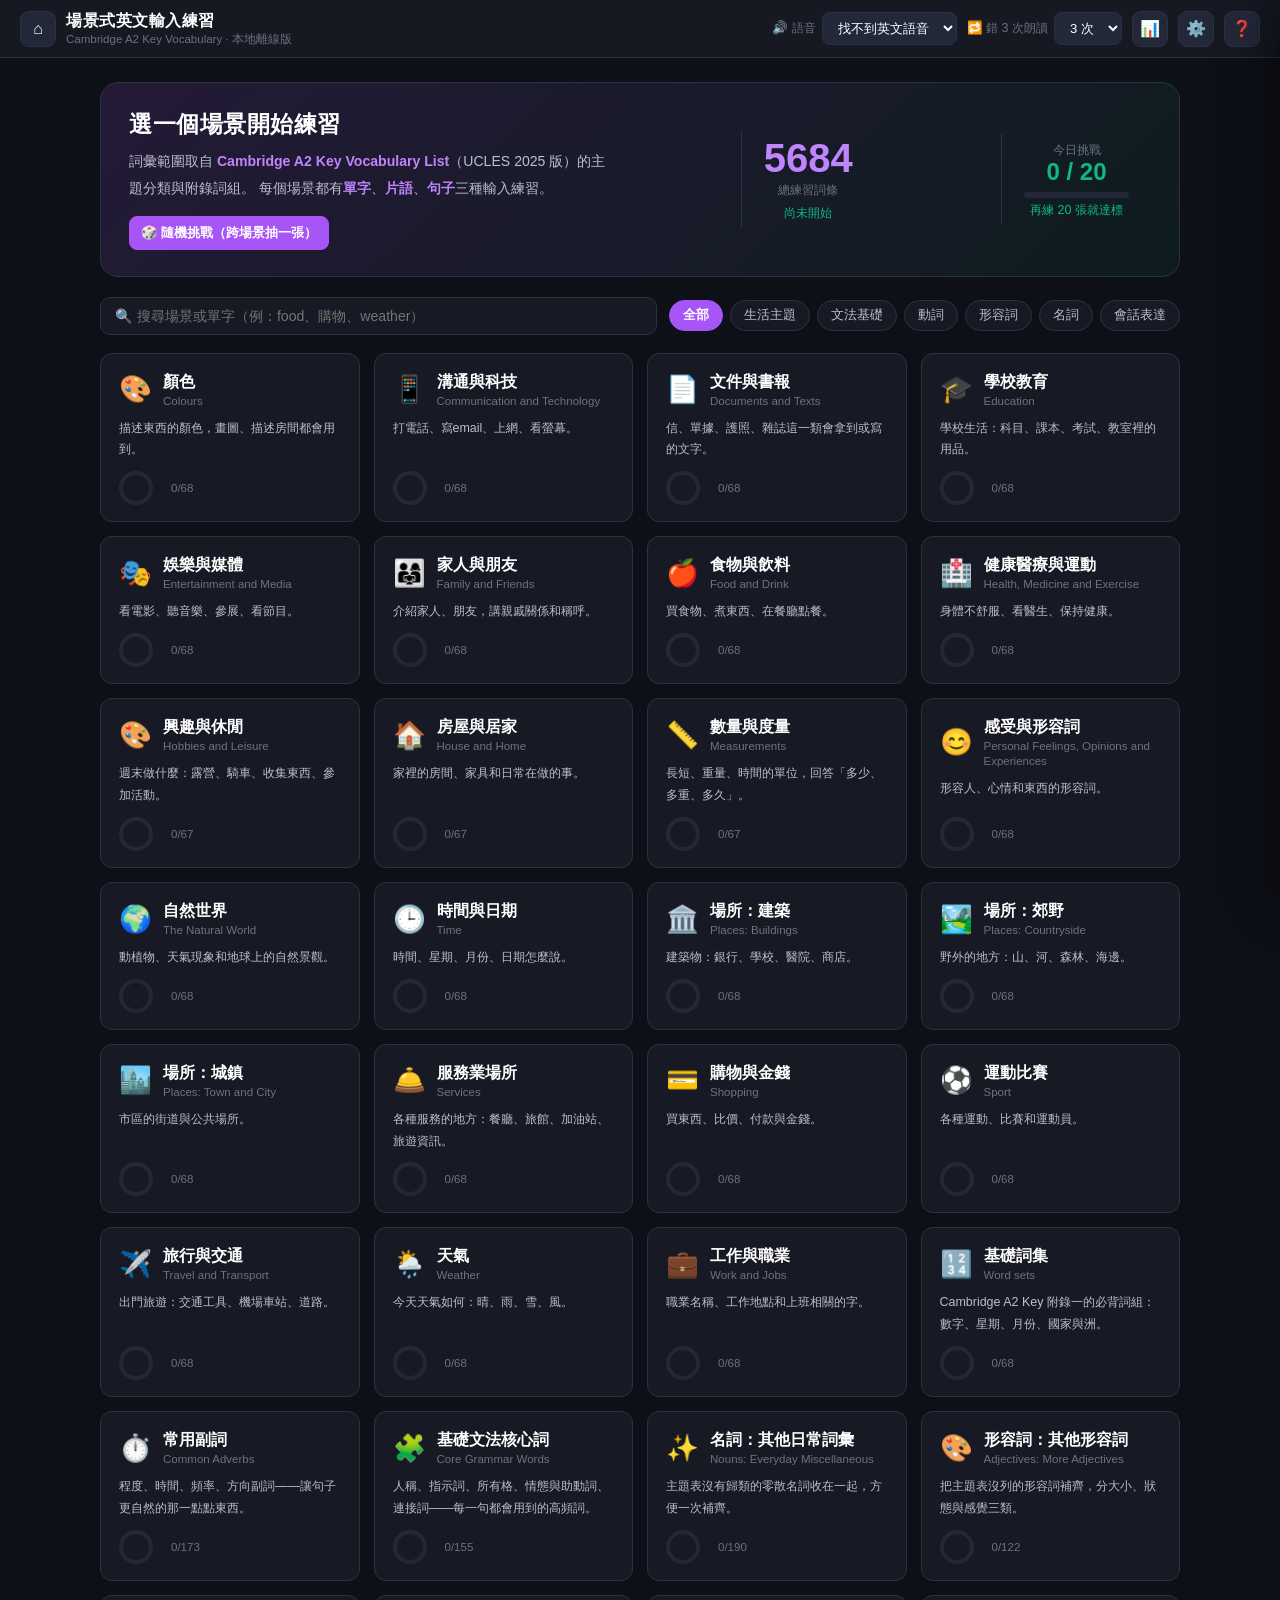
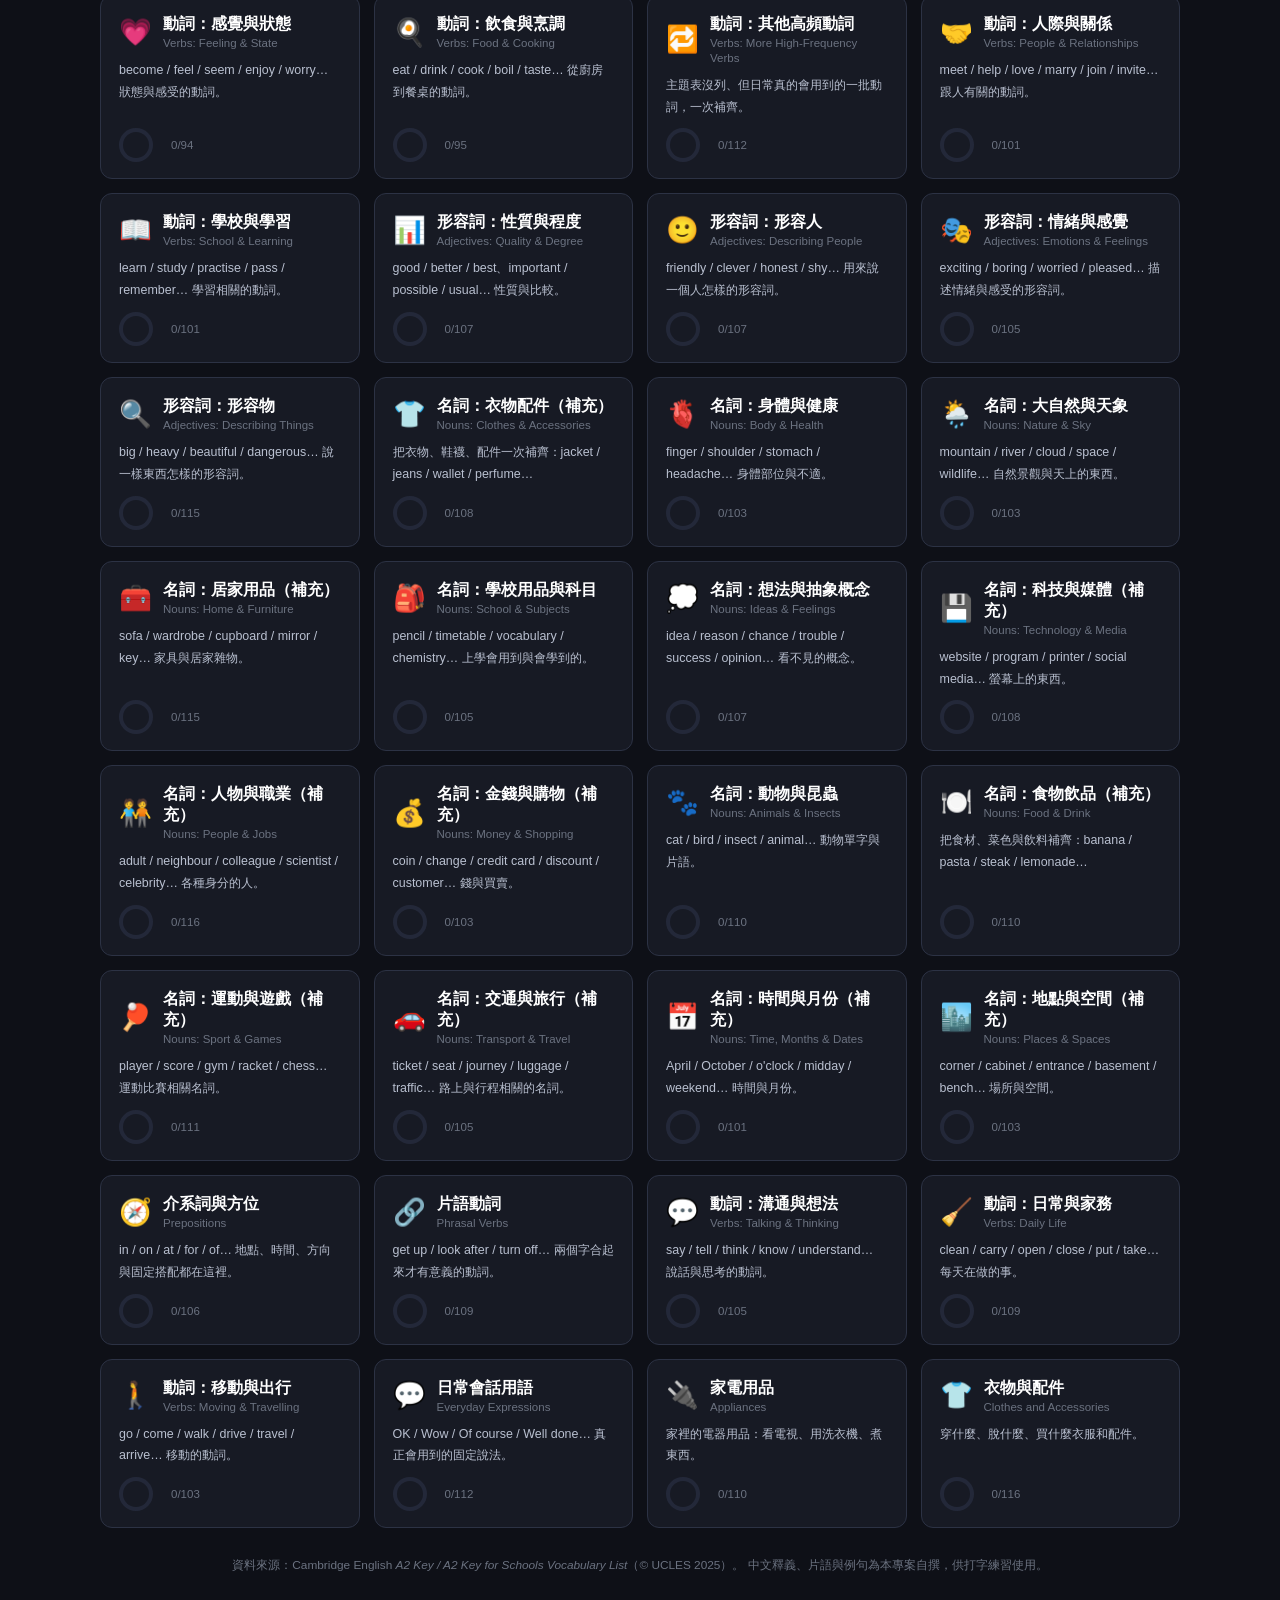
==== index.html @ d21f6bf7 "feat: 場景式英文輸入練習（Cambridge A2 Key 全詞表 100% 涵蓋） 依照生活場景分類練習單字 / 片語 / 句子的英文輸入，架構沿用 wordmomo 的 循序漸進拼寫練習。 " ====
﻿<!DOCTYPE html>
<html lang="zh-TW">
<head>
<meta charset="UTF-8">
<meta name="viewport" content="width=device-width, initial-scale=1.0">
<title>場景式英文輸入練習 · A2 Key</title>
<meta name="description" content "依照生活場景分類，練習輸入單字、片語與英文句子。詞彙範圍參考 Cambridge English A2 Key Vocabulary List。">
<link rel="stylesheet" href="css/app.css">
<link rel="icon" href="data:image/svg+xml,<svg xmlns='http://www.w3.org/2000/svg' viewBox='0 0 100 100'><text y='.9em' font-size='90'>⌨️</text></svg>">
</head>
<body>

<!-- ══════════════ 頂列 ══════════════ -->
<header class="topbar">
  <div class="topbar__left">
    <button class="icon-btn" id="homeBtn" title="回到場景總覽" aria-label="回到場景總覽">⌂</button>
    <div class="brand">
      <strong>場景式英文輸入練習</strong>
      <span class="brand__sub">Cambridge A2 Key Vocabulary · 本地離線版</span>
    </div>
  </div>
  <div class="topbar__right">
    <div class="control-item">
      <label for="voiceSelect">🔊 語音</label>
      <select id="voiceSelect"><option>載入中…</option></select>
    </div>
    <div class="control-item">
      <label for="repeatCountSelect">🔁 錯 3 次朗讀</label>
      <select id="repeatCountSelect">
        <option value="1">1 次</option>
        <option value="2">2 次</option>
        <option value="3" selected>3 次</option>
        <option value="4">4 次</option>
        <option value="5">5 次</option>
      </select>
    </div>
    <button class="icon-btn" id="statsBtn" title="學習統計" aria-label="學習統計">📊</button>
    <button class="icon-btn" id="settingsBtn" title="設定" aria-label="設定">⚙️</button>
    <button class="icon-btn" id="helpBtn" title="快捷鍵說明" aria-label="快捷鍵說明">❓</button>
  </div>
</header>

<main class="stage">

  <!-- ══════════════ 畫面 1：場景總覽 ══════════════ -->
  <section class="view view--active" id="viewHome">
    <div class="home-hero">
      <div>
        <h1>選一個場景開始練習</h1>
        <p>詞彙範圍取自 <b>Cambridge A2 Key Vocabulary List</b>（UCLES 2025 版）的主題分類與附錄詞組。
           每個場景都有<b>單字</b>、<b>片語</b>、<b>句子</b>三種輸入練習。</p>
        <button class="btn btn--primary hero-btn" id="randomBtn">🎲 隨機挑戰（跨場景抽一張）</button>
      </div>
      <div class="hero-stat">
        <div class="hero-stat__num" id="heroTotal">0</div>
        <div class="hero-stat__label">總練習詞條</div>
        <div class="hero-stat__sub" id="heroDone">尚未開始</div>
      </div>
      <div class="hero-stat hero-stat--daily" id="heroDaily">—</div>
    </div>

    <div class="filter-bar">
      <input type="search" id="sceneSearch" class="search" aria-label="搜尋場景或單字" placeholder="🔍 搜尋場景或單字（例：food、購物、weather）" autocomplete="off">
      <div class="chips" id="homeChips"></div>
    </div>

    <div class="scene-grid" id="sceneGrid"></div>

    <p class="home-foot">
      資料來源：Cambridge English <i>A2 Key / A2 Key for Schools Vocabulary List</i>（© UCLES 2025）。
      中文釋義、片語與例句為本專案自撰，供打字練習使用。
    </p>
  </section>

  <!-- ══════════════ 畫面 2：場景內單元清單 ══════════════ -->
  <section class="view" id="viewScene">
    <button class="back-link" id="sceneBack">← 回到場景總覽</button>
    <div class="scene-head">
      <div class="scene-head__icon" id="sceneIcon">🍎</div>
      <div class="scene-head__text">
        <h2 id="sceneName">—</h2>
        <p id="sceneSummary">—</p>
        <div class="progress-track"><div class="progress-fill" id="sceneProgressFill"></div></div>
        <div class="scene-head__meta" id="sceneMeta"></div>
      </div>
      <div class="scene-head__actions">
        <label class="toggle"><input type="checkbox" id="shuffleToggle"> 🔀 隨機</label>
        <button class="btn btn--ghost" id="sceneResetBtn">↺ 重設本場進度</button>
      </div>
    </div>

    <nav class="tabs" id="modeTabs">
      <button class="tab" data-mode="words"><span class="tab__ico">🔤</span>單字<span class="tab__n" data-n="words">0</span></button>
      <button class="tab" data-mode="phrases"><span class="tab__ico">🧩</span>片語<span class="tab__n" data-n="phrases">0</span></button>
      <button class="tab" data-mode="sentences"><span class="tab__ico">📝</span>句子<span class="tab__n" data-n="sentences">0</span></button>
      <button class="tab" data-mode="blind"><span class="tab__ico">🎯</span>盲打整句<span class="tab__n" data-n="blind">0</span></button>
    </nav>

    <div class="list-head">
      <span id="listCount">—</span>
      <div class="list-head__right">
        <label class="toggle"><input type="checkbox" id="mistakesOnly"> ⚠️ 只看錯題</label>
        <button class="btn btn--ghost btn--sm" id="listRestartBtn">↺ 從頭重練</button>
        <button class="btn btn--primary" id="listStartBtn">▶ 開始練習</button>
      </div>
    </div>

    <div class="unit-list" id="unitList"></div>
  </section>

  <!-- ══════════════ 畫面 3：輸入練習 ══════════════ -->
  <section class="view view--practice" id="viewPractice">
    <div class="practice-top">
      <button class="back-link" id="practiceBack">← 返回清單</button>
      <div class="chips-mini" id="practiceSceneTag"></div>
      <div class="practice-top__spacer"></div>
      <div class="live-stats" id="liveStats">
        <span title="本張卡片已花的時間">⏱ <b id="liveTime">0.0</b>s</span>
        <span title="本張卡片的錯誤次數">✗ <b id="liveErr">0</b></span>
        <span title="打字速度（每分鐘字元）">⌨ <b id="liveWpm">0</b></span>
      </div>
    </div>

    <div class="practice-bar">
      <div class="practice-bar__label" id="practicePos">—</div>
      <div class="practice-bar__track"><div class="practice-bar__fill" id="practiceFill"></div></div>
      <label class="toggle toggle--sm"><input type="checkbox" id="hintToggle" checked> 💡 提示</label>
      <label class="toggle toggle--sm"><input type="checkbox" id="autoNextToggle"> ⏭ 自動跳下一張</label>
    </div>

    <!-- 逐字輸入模式 -->
    <div class="prompt-container" id="promptContainer">
      <div class="prompt-tag" id="promptTag">—</div>
      <div class="prompt-zh" id="promptZh">—</div>
      <div class="prompt-ipa" id="promptIpa"></div>
      <div class="prompt-en" id="promptEn"></div>
    </div>

    <div class="interactive-area" id="interactiveArea">
      <div class="words-container" id="wordsContainer"></div>
      <div class="blind-wrap" id="blindWrap" hidden>
        <div class="blind-line" id="blindLine"></div>
        <textarea id="blindInput" class="blind-input" spellcheck="false" autocomplete="off" aria-label="整句輸入區，請把英文整句打在這裡"
                  autocapitalize="off" autocorrect="off"
                  placeholder="在這裡打出整句英文…（Enter 送出，Shift + Enter 換行）"></textarea>
        <div class="blind-diff" id="blindDiff"></div>
        <p class="blind-note">盲打只比對文字本身，標點不列入計分；多打的字會以黃色顯示。</p>
      </div>
    </div>

    <div class="ime-hint" id="imeHint" style="display:none" role="status" aria-live="polite">
      <span class="ime-hint__ico">⌨</span>
      <span>偵測到<b>中文輸入法</b>正在組字，請按 <kbd>Shift</kbd> 或 <kbd>Ctrl</kbd>+<kbd>Space</kbd> 切到<b>英文（半形）</b>模式。
        這一題的撇號必須打成直的一條 <code>'</code>（U+0027），全形的 <code>＇</code> 雖然看起來像，鍵盤上打不出來也會被判錯。</span>
      <button class="ime-hint__x" id="imeHintClose" aria-label="關閉提示">✕</button>
    </div>

    <div class="status-banner" id="statusBanner" role="status" aria-live="polite"></div>

    <div class="bottom-bar">
      <button class="action-btn action-btn--primary" id="explainBtn"><span class="kbd">Alt+Z</span> 📖 解析</button>
      <button class="action-btn" id="speakBtn"><span class="kbd">Alt+'</span> ▶ 朗讀</button>
      <button class="action-btn" id="wordSpeakBtn"><span class="kbd">Alt+W</span> 🔤 單字</button>
      <button class="action-btn" id="prevBtn"><span class="kbd">Alt+P</span> 上一張</button>
      <button class="action-btn" id="nextBtn"><span class="kbd">Alt+N</span> 下一張</button>
      <button class="action-btn action-btn--primary" id="restartBtn"><span class="kbd">Enter</span> 重練</button>
    </div>
  </section>
</main>

<!-- ══════════════ 解析面板 ══════════════ -->
<div class="scrim" id="explainScrim"></div>
<aside class="drawer" id="explainPanel" aria-label="解析">
  <header class="drawer__head">
    <div>
      <h2>📖 這一題的解析</h2>
      <p class="drawer__sub" id="explainSub"></p>
    </div>
    <button class="drawer__close" id="explainClose" aria-label="關閉">✕</button>
  </header>
  <div class="drawer__body" id="explainBody"></div>
</aside>

<!-- ══════════════ 統計彈窗 ══════════════ -->
<div class="modal" id="statsModal" hidden>
  <div class="modal__card modal__card--wide">
    <div class="modal__head"><h2>📊 學習統計</h2><button class="drawer__close" data-close="statsModal">✕</button></div>
    <div class="modal__body" id="statsBody"></div>
    <div class="modal__body" id="weakBody" hidden>
      <div class="modal__head-row">
        <h3 class="help-h" style="margin-top:0">⚠️ 錯題本</h3>
        <span class="pill" id="weakCount"></span>
      </div>
      <p class="export-note">按「累計錯誤次數」排序，跨全部場景。這個次數是累積的，
        所以就算後來練對了也不會消失——正是需要多複習幾次的地方。點一列就直接跳回去練。</p>
      <div class="unit-list" id="weakList" aria-label="錯題本清單"></div>
    </div>
  </div>
</div>

<!-- ══════════════ 設定彈窗 ══════════════ -->
<div class="modal" id="settingsModal" hidden>
  <div class="modal__card">
    <div class="modal__head"><h2>⚙️ 設定</h2><button class="drawer__close" data-close="settingsModal">✕</button></div>
    <div class="modal__body" id="settingsBody">
      <label class="switch"><input type="checkbox" id="setAutoSpeak"> <span>切換單元時自動朗讀</span></label>
      <label class="switch"><input type="checkbox" id="setSpeakPenalty"> <span>錯字時朗讀整個單元（不只該單字）</span></label>
      <label class="switch"><input type="checkbox" id="setSmartJump"> <span>完成後自動跳到第一個沒練過的單元</span></label>
      <label class="switch"><input type="checkbox" id="setStrictCase"> <span>大小寫也必須完全正確（預設關閉，只比對字母）</span></label>
      <div class="setting-row">
        <label for="setRate">朗讀速度 <b id="setRateVal">0.9</b></label>
        <input type="range" id="setRate" min="0.5" max="1.3" step="0.05" value="0.9">
      </div>
      <div class="setting-row">
        <label for="setFontSize">打字字級 <b id="setFontSizeVal">32</b>px</label>
        <input type="range" id="setFontSize" min="22" max="46" step="1" value="32">
      </div>
      <hr>
      <div class="export-box">
        <div class="export-head">
          <span>📤 資料備份與搬移</span>
          <span class="btn-row">
            <button class="btn btn--ghost btn--sm" id="exportDataBtn">匯出 scenes.js</button>
            <button class="btn btn--ghost btn--sm" id="exportProgressBtn">匯出進度</button>
            <button class="btn btn--ghost btn--sm" id="importProgressBtn">匯入進度</button>
            <button class="btn btn--danger btn--sm" id="clearProgressBtn">🗑 清除全部進度</button>
          </span>
        </div>
        <p class="export-note">
          場景內容存放在專案的 <code>data/scenes.js</code>，改完存檔、所有裝置就會共用同一份詞庫。<br>
          練習進度存在瀏覽器的 localStorage，可匯出成 JSON 檔換裝置使用。
        </p>
        <input type="file" id="importProgressFile" accept="application/json" hidden>
      </div>
    </div>
  </div>
</div>

<!-- ══════════════ 說明彈窗 ══════════════ -->
<div class="modal" id="helpModal" hidden>
  <div class="modal__card">
    <div class="modal__head"><h2>❓ 怎麼用這台練習機</h2><button class="drawer__close" data-close="helpModal">✕</button></div>
    <div class="modal__body" id="helpBody">
      <ol class="ex-list ex-list--num">
        <li><b>選場景</b>：首頁有 26 個生活場景，卡片上的圓環顯示該場景的完成度。</li>
        <li><b>選難度</b>：單字（逐字輸入）／片語（逐詞輸入）／句子（逐詞輸入）／盲打整句（整句一次打完）。</li>
        <li><b>照著打</b>：輸入框只接受「正確答案的前綴」，打錯會震動；同一個字錯 3 次會自動浮出提示並朗讀。</li>
        <li><b>不會就查</b>：隨時按 <span class="kbd">Alt+Z</span> 看解析，含詞性、易錯點與練習建議。</li>
        <li><b>進度會記住</b>：練到第幾個、哪些字已經打好，都存在這台裝置，下次開啟直接接續。</li>
      </ol>
      <h3 class="help-h">鍵盤快捷鍵</h3>
      <table class="ex-table">
        <thead><tr><th>按鍵</th><th>功能</th></tr></thead>
        <tbody>
          <tr><td><span class="kbd">Alt + Z</span></td><td>開啟／關閉解析面板</td></tr>
          <tr><td><span class="kbd">Alt + '</span></td><td>朗讀整個單元</td></tr>
          <tr><td><span class="kbd">Alt + W</span></td><td>只朗讀目前這個單字／片語</td></tr>
          <tr><td><span class="kbd">Alt + P</span> / <span class="kbd">Alt + N</span></td><td>上一張／下一張</td></tr>
          <tr><td><span class="kbd">Enter</span></td><td>重練這一張（盲打模式下則是送出）</td></tr>
          <tr><td><span class="kbd">Space</span></td><td>完成後進入下一張；未完成則朗讀目前單字</td></tr>
          <tr><td><span class="kbd">←</span> / <span class="kbd">→</span></td><td>上一張／下一張</td></tr>
          <tr><td><span class="kbd">Esc</span></td><td>關閉面板／彈窗</td></tr>
        </tbody>
      </table>
      <h3 class="help-h">三種輸入模式怎麼選</h3>
      <table class="ex-table">
        <thead><tr><th>模式</th><th>適合</th></tr></thead>
        <tbody>
          <tr><td><b>單字</b></td><td>先確認每個字的字母完全正確，特別是 -ed / -s / -le 這類變化</td></tr>
          <tr><td><b>片語</b></td><td>熟記固定搭配（<i>a piece of cake</i>、<i>at the weekend</i>）</td></tr>
          <tr><td><b>句子</b></td><td>逐詞輸入，強迫你注意大小寫、標點與單複數</td></tr>
          <tr><td><b>盲打整句</b></td><td>不看提示直接把整句打出來，最接近考試的輸入方式</td></tr>
        </tbody>
      </table>
    </div>
  </div>
</div>

<div class="toast" id="toast" role="status" aria-live="polite"></div>

<script src="data/scenes.js"></script>
<script src="js/store.js"></script>
<script src="js/ipa.js"></script>
<script src="js/speech.js"></script>
<script src="js/analysis.js"></script>
<script src="js/home.js"></script>
<script src="js/practice.js"></script>
<script src="js/ui.js"></script>
<script src="js/app.js"></script>
</body>
</html>
---- css/app.css ----
﻿/* ══════════════════════════════════════════════════════════════
   場景式英文輸入練習 · app.css
   設計沿用 wordmomo 的深色 + 紫色主調，並擴充場景瀏覽與統計。
   ══════════════════════════════════════════════════════════════ */

:root {
  --bg-main: #0e1017;
  --bg-card: #171a24;
  --bg-card-2: #1d2130;
  --bg-input: #232839;
  --accent: #a855f7;
  --accent-hover: #9333ea;
  --accent-soft: #c084fc;
  --green: #10b981;
  --red: #ef4444;
  --amber: #f59e0b;
  --text: #ffffff;
  --text-dim: #b9c0d0;
  --text-muted: #6b7280;
  --border: #2c3244;
  --radius: 12px;
  --shadow: 0 10px 30px rgba(0, 0, 0, .45);
}

/* ══════════════════════════════════════════════════════════════
   打字字型
   為什麼不用 Consolas：Consolas 把半形撇號 ' (U+0027) 畫成彎的、像逗號，
   學生看到會以為答案是 ’ 而打錯。Courier New 的 ' 是一條直的豎線，
   才是真正的「打字機單引號」外觀。Consolas 留作後援。
   ══════════════════════════════════════════════════════════════ */
:root {
  --font-type: 'Courier New', Courier, Consolas, 'DejaVu Sans Mono', monospace;
}

* { box-sizing: border-box; margin: 0; padding: 0; }

/* 帶 class 的元素會蓋掉瀏覽器預設的 [hidden]，這裡補回來 */
[hidden] { display: none !important; }

html { -webkit-text-size-adjust: 100%; }

body {
  background: var(--bg-main);
  color: var(--text);
  min-height: 100vh;
  display: flex;
  flex-direction: column;
  font-family: -apple-system, BlinkMacSystemFont, "Segoe UI", "Microsoft JhengHei",
               "PingFang TC", Roboto, Helvetica, Arial, sans-serif;
  overflow-x: hidden;
}

button, input, select, textarea { font-family: inherit; }
button { cursor: pointer; border: none; background: none; color: inherit; }

/* ─────────────── 頂列 ─────────────── */
.topbar {
  position: sticky; top: 0; z-index: 60;
  width: 100%;
  display: flex; align-items: center; justify-content: space-between;
  gap: 16px; flex-wrap: wrap;
  padding: 10px 20px;
  background: rgba(23, 26, 36, .92);
  backdrop-filter: blur(10px);
  border-bottom: 1px solid var(--border);
}

.topbar__left, .topbar__right { display: flex; align-items: center; gap: 10px; flex-wrap: wrap; }

.brand { display: flex; flex-direction: column; line-height: 1.35; }
.brand strong { font-size: 1rem; letter-spacing: .5px; }
.brand__sub { font-size: .72rem; color: var(--text-muted); }

.icon-btn {
  width: 36px; height: 36px; border-radius: 9px;
  background: var(--bg-input); border: 1px solid var(--border);
  font-size: 1rem; display: grid; place-items: center;
  transition: .18s;
}
.icon-btn:hover { border-color: var(--accent); background: var(--bg-card-2); }

.control-item { display: flex; align-items: center; gap: 6px; font-size: .78rem; color: var(--text-muted); }

select, .btn {
  background: var(--bg-input); color: var(--text);
  border: 1px solid var(--border); border-radius: 8px;
  padding: 7px 11px; font-size: .82rem; transition: .18s;
}
select { max-width: 190px; }
select:focus, .btn:focus-visible { outline: 2px solid var(--accent); outline-offset: 1px; }
select:hover, .btn:hover { border-color: var(--accent); }

.btn--primary { background: var(--accent); border-color: var(--accent); color: #fff; font-weight: 600; }
.btn--primary:hover { background: var(--accent-hover); border-color: var(--accent-hover); }
.btn--ghost { background: transparent; }
.btn--danger { background: transparent; border-color: rgba(239, 68, 68, .5); color: #fca5a5; }
.btn--danger:hover { border-color: var(--red); background: rgba(239, 68, 68, .1); }
.btn--sm { padding: 5px 9px; font-size: .76rem; }

/* ─────────────── 舞台與切換 ─────────────── */
.stage { flex: 1; width: 100%; display: flex; flex-direction: column; }

.view { display: none; width: 100%; max-width: 1120px; margin: 0 auto; padding: 24px 20px 40px; }
.view--active { display: block; }
.view--practice { display: none; flex-direction: column; }
.view--practice.view--active { display: flex; }

.back-link {
  color: var(--text-muted); font-size: .82rem; padding: 4px 0; margin-bottom: 12px;
  transition: .18s;
}
.back-link:hover { color: var(--accent-soft); }

/* ─────────────── 首頁 ─────────────── */
.home-hero {
  display: flex; align-items: center; justify-content: space-between; gap: 28px; flex-wrap: wrap;
  background: linear-gradient(135deg, rgba(168, 85, 247, .14), rgba(16, 185, 129, .07));
  border: 1px solid var(--border); border-radius: 18px; padding: 26px 28px; margin-bottom: 20px;
}
.home-hero h1 { font-size: 1.45rem; margin-bottom: 8px; letter-spacing: .5px; }
.home-hero p { color: var(--text-dim); font-size: .88rem; line-height: 1.9; max-width: 62ch; }
.home-hero p b { color: var(--accent-soft); font-weight: 600; }

.hero-stat { text-align: center; padding: 6px 22px; border-left: 1px solid var(--border); }
.hero-stat__num { font-size: 2.5rem; font-weight: 800; color: var(--accent-soft); line-height: 1.1; }
.hero-stat__label { font-size: .78rem; color: var(--text-muted); margin-top: 2px; }
.hero-stat__sub { font-size: .78rem; color: var(--green); margin-top: 6px; }
.hero-stat--daily { border-left: 1px solid var(--border); min-width: 150px; }
.hero-btn { margin-top: 14px; }

.filter-bar { display: flex; align-items: center; gap: 12px; flex-wrap: wrap; margin-bottom: 18px; }
.search {
  flex: 1; min-width: 240px;
  background: var(--bg-card); color: var(--text);
  border: 1px solid var(--border); border-radius: 10px;
  padding: 10px 14px; font-size: .88rem;
}
.search:focus { outline: none; border-color: var(--accent); }

.chips { display: flex; gap: 7px; flex-wrap: wrap; }
.chip {
  background: var(--bg-card); border: 1px solid var(--border); color: var(--text-dim);
  border-radius: 20px; padding: 6px 13px; font-size: .8rem; transition: .18s;
}
.chip:hover { border-color: var(--accent); color: var(--text); }
.chip--on { background: var(--accent); border-color: var(--accent); color: #fff; font-weight: 600; }

.chips-mini { display: flex; gap: 7px; flex-wrap: wrap; align-items: center; }
.chips-mini .chip { padding: 4px 11px; font-size: .76rem; }

.scene-grid {
  display: grid; gap: 14px;
  grid-template-columns: repeat(auto-fill, minmax(238px, 1fr));
}

.scene-card {
  position: relative; overflow: hidden;
  background: var(--bg-card); border: 1px solid var(--border); border-radius: var(--radius);
  padding: 18px 18px 16px; text-align: left; width: 100%;
  transition: transform .18s, border-color .18s, box-shadow .18s;
  display: flex; flex-direction: column; gap: 10px;
}
.scene-card:hover { transform: translateY(-3px); border-color: var(--accent); box-shadow: var(--shadow); }
.scene-card__top { display: flex; align-items: center; gap: 11px; }
.scene-card__ico { font-size: 1.65rem; line-height: 1; }
.scene-card__name { font-size: 1rem; font-weight: 700; }
.scene-card__en { font-size: .72rem; color: var(--text-muted); }
.scene-card__sum { font-size: .78rem; color: var(--text-dim); line-height: 1.75; flex: 1; }
.scene-card__foot { display: flex; align-items: center; gap: 9px; font-size: .72rem; color: var(--text-muted); }

.ring { --p: 0; width: 34px; height: 34px; border-radius: 50%; flex: none; position: relative;
  background: conic-gradient(var(--accent) calc(var(--p) * 1%), var(--bg-input) 0);
  display: grid; place-items: center; }
.ring::after { content: ''; position: absolute; inset: 4px; border-radius: 50%; background: var(--bg-card); }
.ring__txt { position: relative; font-size: .58rem; font-weight: 700; color: var(--text-dim); }

.bar { flex: 1; height: 6px; background: var(--bg-input); border-radius: 3px; overflow: hidden; }
.bar > i { display: block; height: 100%; background: linear-gradient(90deg, var(--accent), var(--green)); border-radius: 3px; transition: width .3s; }

.home-foot { margin-top: 26px; font-size: .74rem; color: var(--text-muted); line-height: 1.9; text-align: center; }
.empty-hint { grid-column: 1 / -1; text-align: center; color: var(--text-muted); padding: 40px 0; font-size: .9rem; }

/* ─────────────── 場景頁 ─────────────── */
.scene-head {
  display: flex; gap: 18px; align-items: flex-start; flex-wrap: wrap;
  background: var(--bg-card); border: 1px solid var(--border); border-radius: var(--radius);
  padding: 20px 22px; margin-bottom: 16px;
}
.scene-head__icon { font-size: 2.6rem; line-height: 1; }
.scene-head__text { flex: 1; min-width: 220px; }
.scene-head h2 { font-size: 1.3rem; margin-bottom: 6px; }
.scene-head p { color: var(--text-dim); font-size: .85rem; line-height: 1.8; margin-bottom: 12px; }
.scene-head__meta { font-size: .76rem; color: var(--text-muted); margin-top: 8px; }
.scene-head__actions { display: flex; gap: 10px; align-items: center; flex-wrap: wrap; }

.progress-track { height: 8px; background: var(--bg-input); border-radius: 4px; overflow: hidden; }
.progress-fill { height: 100%; width: 0; background: linear-gradient(90deg, var(--accent), var(--green)); transition: width .35s; }

.toggle { display: inline-flex; align-items: center; gap: 6px; font-size: .8rem; color: var(--text-dim); cursor: pointer; user-select: none; }
.toggle input { accent-color: var(--accent); width: 15px; height: 15px; cursor: pointer; }
.toggle--sm { font-size: .76rem; }

.tabs { display: flex; gap: 8px; margin-bottom: 14px; flex-wrap: wrap; }
.tab {
  background: var(--bg-card); border: 1px solid var(--border); color: var(--text-dim);
  border-radius: 10px; padding: 10px 16px; font-size: .88rem; font-weight: 600;
  display: inline-flex; align-items: center; gap: 8px; transition: .18s;
}
.tab:hover { border-color: var(--accent); color: var(--text); }
.tab--on { background: var(--accent); border-color: var(--accent); color: #fff; }
.tab__ico { font-size: 1rem; }
.tab__n { font-size: .7rem; background: rgba(0, 0, 0, .25); border-radius: 20px; padding: 1px 7px; color: inherit; opacity: .85; }

.list-head { display: flex; align-items: center; justify-content: space-between; gap: 12px; flex-wrap: wrap; margin-bottom: 10px; font-size: .82rem; color: var(--text-muted); }
.list-head__right { display: flex; align-items: center; gap: 10px; flex-wrap: wrap; }

.unit-list { display: flex; flex-direction: column; gap: 7px; }
.unit-row {
  display: flex; align-items: center; gap: 14px;
  background: var(--bg-card); border: 1px solid var(--border); border-radius: 10px;
  padding: 11px 15px; text-align: left; width: 100%; transition: .16s;
}
.unit-row:hover { border-color: var(--accent); transform: translateX(3px); }
.unit-row__n { width: 34px; flex: none; font-size: .74rem; color: var(--text-muted); font-variant-numeric: tabular-nums; }
.unit-row__main { flex: 1; min-width: 0; }
.unit-row__en { font-family: var(--font-type); font-size: .95rem; font-weight: 600; word-break: break-word; }
.unit-row__en--hidden { color: var(--text-muted); font-family: inherit; font-weight: 500; letter-spacing: 1px; }
.unit-row__zh { font-size: .8rem; color: var(--text-muted); margin-top: 3px; }
.unit-row__ipa { font-family: Consolas, 'Courier New', monospace; font-size: .76rem; color: var(--accent-soft); margin-top: 3px; }
.unit-row__stats { display: flex; gap: 6px; flex: none; }
.pill { font-size: .68rem; padding: 2px 8px; border-radius: 20px; border: 1px solid var(--border); color: var(--text-muted); white-space: nowrap; }
.pill--ok { color: var(--green); border-color: rgba(16, 185, 129, .45); background: rgba(16, 185, 129, .1); }
.pill--bad { color: #fca5a5; border-color: rgba(239, 68, 68, .45); background: rgba(239, 68, 68, .1); }
.pill--new { color: var(--accent-soft); border-color: rgba(168, 85, 247, .45); }

/* ─────────────── 練習頁 ─────────────── */
.practice-top { display: flex; align-items: center; gap: 12px; flex-wrap: wrap; margin-bottom: 12px; }
.practice-top__spacer { flex: 1; }
.live-stats { display: flex; gap: 14px; font-size: .78rem; color: var(--text-muted); }
.live-stats b { color: var(--text-dim); font-variant-numeric: tabular-nums; }

.practice-bar { display: flex; align-items: center; gap: 14px; margin-bottom: 22px; flex-wrap: wrap; }
.practice-bar__label { font-size: .8rem; color: var(--text-muted); white-space: nowrap; }
.practice-bar__track { flex: 1; min-width: 120px; height: 7px; background: var(--bg-input); border-radius: 4px; overflow: hidden; }
.practice-bar__fill { height: 100%; width: 0; background: linear-gradient(90deg, var(--accent), var(--green)); transition: width .25s; }

.prompt-container { text-align: center; margin-bottom: 34px; }
.prompt-tag {
  display: inline-block; background: rgba(168, 85, 247, .12); color: var(--accent-soft);
  border: 1px solid rgba(168, 85, 247, .3); border-radius: 20px;
  padding: 3px 14px; font-size: .74rem; margin-bottom: 14px;
}
.prompt-zh { font-size: 1.9rem; font-weight: 700; letter-spacing: 1px; margin-bottom: 10px; line-height: 1.4; }
.prompt-ipa {
  font-family: Consolas, 'Courier New', monospace; font-size: 1rem; color: var(--accent-soft);
  background: rgba(168, 85, 247, .1); padding: 4px 16px; border-radius: 20px; display: inline-block;
}
.prompt-en { font-family: var(--font-type); font-size: 1.15rem; color: var(--text-dim); margin-top: 12px; }

.interactive-area { display: flex; flex-direction: column; align-items: center; justify-content: center; min-height: 120px; margin-bottom: 26px; }

.words-container { display: flex; flex-wrap: wrap; justify-content: center; align-items: flex-end; gap: 26px 12px; max-width: 980px; }

.word-box { display: flex; align-items: flex-end; position: relative; }

.input-wrapper {
  position: relative; display: inline-block; height: 46px;
  border-bottom: 2px solid var(--text-muted);
  transition: border-color .2s, box-shadow .2s;
  font-family: var(--font-type) !important;
}
.input-wrapper.focus { border-bottom-color: var(--accent-soft); box-shadow: 0 4px 12px rgba(168, 85, 247, .35); }
.input-wrapper.error { border-bottom-color: var(--red); animation: shake .3s ease-in-out; }
.input-wrapper.correct { border-bottom-color: var(--accent-soft); }

.word-input {
  position: absolute; inset: 0; width: 100%; height: 100%;
  font-family: inherit !important; font-size: inherit !important; font-weight: inherit !important;
  line-height: 44px !important; text-align: center !important; letter-spacing: 1px !important;
  padding: 0 4px !important; margin: 0 !important; border: none !important;
  background: transparent !important; color: #fff; outline: none !important;
  caret-color: var(--accent-soft); -webkit-appearance: none; appearance: none;
}
.word-input.correct { color: var(--accent-soft); }
.word-input.error { color: var(--red); }

.watermark-layer {
  position: absolute; top: -25px; left: 50%; transform: translateX(-50%);
  width: 100%; text-align: center;
  font-family: var(--font-type); font-size: 14px; font-weight: 600;
  white-space: nowrap; pointer-events: none; z-index: 3; letter-spacing: 1px; opacity: .9;
}
.wm-typed { color: rgba(255, 255, 255, .3); }
.wm-untyped { color: var(--accent-soft); text-decoration: underline; text-underline-offset: 3px; }

.punctuation { font-size: 30px; font-weight: 500; color: var(--text); margin: 0 4px 0 -4px; padding-bottom: 2px; }

@keyframes shake {
  0%, 100% { transform: translateX(0); }
  20%, 60% { transform: translateX(-4px); }
  40%, 80% { transform: translateX(4px); }
}

.ime-hint {
  width: 100%; max-width: 820px; margin: 0 auto 16px;
  display: flex; align-items: flex-start; gap: 10px;
  background: rgba(250, 204, 21, .1); border: 1px solid rgba(250, 204, 21, .45);
  color: #fde68a; border-radius: 10px; padding: 12px 16px;
  font-size: .85rem; line-height: 1.9;
}
.ime-hint__ico { font-size: 1.1rem; line-height: 1.4; }
.ime-hint b { color: #fff; }
.ime-hint code { background: rgba(0, 0, 0, .35); padding: 1px 6px; border-radius: 4px; font-family: var(--font-type); }
.ime-hint kbd {
  font-family: Consolas, 'Courier New', monospace; font-size: .72rem;
  background: rgba(0, 0, 0, .35); border: 1px solid rgba(255, 255, 255, .2);
  border-radius: 4px; padding: 1px 6px;
}
.ime-hint__x { background: none; color: var(--text-muted); font-size: 1rem; padding: 0 2px; flex: none; }
.ime-hint__x:hover { color: #fff; }
.status-banner {
  width: 100%; max-width: 760px; margin: 0 auto 18px;
  background: rgba(16, 185, 129, .1); border: 1px solid var(--green); color: var(--green);
  padding: 12px 20px; border-radius: 10px; text-align: center; font-size: .92rem;
  display: none; align-items: center; justify-content: center; gap: 10px; flex-wrap: wrap;
}
.status-banner.show { display: flex; }
.status-banner.is-error { background: rgba(239, 68, 68, .1); border-color: var(--red); color: #fca5a5; }
.status-banner strong { color: #fff; }

.bottom-bar { display: flex; justify-content: center; gap: 10px; flex-wrap: wrap; }
.action-btn {
  display: inline-flex; align-items: center; gap: 8px;
  background: var(--bg-card); border: 1px solid var(--border); color: var(--text);
  padding: 10px 16px; border-radius: 9px; font-size: .85rem; transition: .18s;
}
.action-btn:hover { background: var(--bg-input); border-color: var(--accent); }
.action-btn--primary { background: var(--accent); border-color: var(--accent); }
.action-btn--primary:hover { background: var(--accent-hover); border-color: var(--accent-hover); }
.action-btn:disabled { opacity: .4; cursor: not-allowed; }
.kbd {
  font-family: Consolas, 'Courier New', monospace; font-size: .7rem;
  background: rgba(0, 0, 0, .3); border: 1px solid rgba(255, 255, 255, .16);
  border-radius: 4px; padding: 1px 6px; opacity: .9;
}

/* ─────────────── 盲打整句 ─────────────── */
.blind-wrap { width: 100%; max-width: 780px; display: flex; flex-direction: column; gap: 14px; }
.blind-line {
  font-family: var(--font-type); font-size: 1.15rem; line-height: 2;
  color: var(--text-dim); background: var(--bg-card); border: 1px solid var(--border);
  border-radius: 10px; padding: 14px 18px; text-align: center; word-break: break-word; letter-spacing: .5px;
}
.blind-line span { padding: 1px 3px; border-radius: 4px; }
.blind-line .tok-good { color: var(--green); background: rgba(16, 185, 129, .14); }
.blind-line .tok-bad { color: #fca5a5; background: rgba(239, 68, 68, .16); text-decoration: underline wavy var(--red); text-underline-offset: 4px; }
.blind-line .tok-extra { color: var(--amber); background: rgba(245, 158, 11, .14); text-decoration: line-through; }
.blind-line .tok-cur { border-left: 2px solid var(--accent-soft); }
.blind-note { font-size: .74rem; color: var(--text-muted); text-align: center; margin-top: 2px; }

.blind-input {
  width: 100%; min-height: 92px; resize: vertical;
  background: var(--bg-input); border: 1px solid var(--border); color: var(--text);
  border-radius: 10px; padding: 14px 16px;
  font-family: var(--font-type); font-size: 1.05rem; line-height: 1.9;
  outline: none;
}
.blind-input:focus { border-color: var(--accent); box-shadow: 0 0 0 3px rgba(168, 85, 247, .16); }

.blind-diff { font-size: .84rem; color: var(--text-dim); line-height: 1.9; min-height: 24px; }
.blind-diff b { color: var(--accent-soft); }

/* ─────────────── 抽屜（解析） ─────────────── */
.scrim {
  position: fixed; inset: 0; background: rgba(0, 0, 0, .6); backdrop-filter: blur(3px);
  opacity: 0; visibility: hidden; transition: .28s; z-index: 900;
}
.scrim.open { opacity: 1; visibility: visible; }

.drawer {
  position: fixed; top: 0; right: 0; width: min(720px, 100vw); height: 100vh;
  background: var(--bg-card); border-left: 1px solid var(--border);
  box-shadow: -12px 0 44px rgba(0, 0, 0, .55);
  transform: translateX(101%); transition: transform .3s cubic-bezier(.4, 0, .2, 1);
  z-index: 950; display: flex; flex-direction: column;
}
.drawer.open { transform: translateX(0); }

.drawer__head {
  display: flex; justify-content: space-between; align-items: flex-start; gap: 12px;
  padding: 20px 24px; border-bottom: 1px solid var(--border); flex: none;
}
.drawer__head h2 { font-size: 1.08rem; }
.drawer__sub { font-size: .76rem; color: var(--text-muted); margin-top: 5px; font-family: Consolas, 'Courier New', monospace; }
.drawer__close { background: none; color: var(--text-muted); font-size: 1.1rem; padding: 4px 8px; flex: none; }
.drawer__close:hover { color: var(--text); }
.drawer__body { flex: 1; overflow-y: auto; padding: 20px 24px 60px; }

/* ─────────────── 彈窗 ─────────────── */
.modal { position: fixed; inset: 0; background: rgba(0, 0, 0, .68); backdrop-filter: blur(4px);
  display: grid; place-items: center; z-index: 980; padding: 20px; }
.modal[hidden] { display: none; }
.modal__card {
  background: var(--bg-card); border: 1px solid var(--border); border-radius: 14px;
  width: 100%; max-width: 560px; max-height: 86vh; display: flex; flex-direction: column;
  box-shadow: var(--shadow);
}
.modal__card--wide { max-width: 820px; }
.modal__head { display: flex; justify-content: space-between; align-items: center; padding: 18px 22px; border-bottom: 1px solid var(--border); }
.modal__head h2 { font-size: 1.05rem; }
.modal__body { padding: 20px 22px 26px; overflow-y: auto; }

.switch { display: flex; align-items: center; gap: 10px; padding: 9px 0; font-size: .87rem; color: var(--text-dim); cursor: pointer; }
.switch input { accent-color: var(--accent); width: 16px; height: 16px; cursor: pointer; }
.setting-row { margin: 16px 0; }
.setting-row label { display: flex; justify-content: space-between; font-size: .84rem; color: var(--text-dim); margin-bottom: 8px; }
.setting-row input[type=range] { width: 100%; accent-color: var(--accent); }
hr { border: none; border-top: 1px solid var(--border); margin: 20px 0; }

.export-box { margin-top: 6px; }
.export-head { display: flex; justify-content: space-between; gap: 10px; flex-wrap: wrap; font-size: .87rem; font-weight: 600; margin-bottom: 10px; }
.btn-row { display: flex; gap: 7px; flex-wrap: wrap; }
.export-note { font-size: .78rem; color: var(--text-muted); line-height: 1.9; }
.export-note code { background: var(--bg-input); padding: 1px 5px; border-radius: 4px; font-size: .75rem; }

.help-h { font-size: .92rem; margin: 22px 0 10px; padding-bottom: 7px; border-bottom: 1px solid var(--border); }

/* ─────────────── 解析內容樣式 ─────────────── */
.ex-sentence { background: var(--bg-input); border: 1px solid var(--border); border-radius: 12px; padding: 16px 18px; margin-bottom: 16px; }
.ex-sentence__en { font-family: var(--font-type); font-size: 1.08rem; font-weight: 600; line-height: 1.8; word-break: break-word; }
.ex-sentence__meta { font-size: .85rem; color: var(--text-muted); margin-top: 9px; line-height: 1.85; }
.ex-sentence__ipa { font-family: Consolas, 'Courier New', monospace; color: var(--accent-soft); }

.ex-headline {
  font-size: .87rem; color: #d8b4fe; background: rgba(168, 85, 247, .12);
  border-left: 3px solid var(--accent); padding: 10px 14px; border-radius: 0 8px 8px 0;
  margin-bottom: 20px; line-height: 1.85;
}
.ex-intro {
  font-size: .88rem; background: var(--bg-input); border: 1px solid var(--border);
  border-left: 3px solid var(--accent); padding: 12px 14px; border-radius: 0 10px 10px 0;
  margin-bottom: 14px; line-height: 1.9;
}
.ex-preview-note {
  font-size: .84rem; color: #fde68a; background: rgba(250, 204, 21, .1);
  border: 1px solid rgba(250, 204, 21, .4); padding: 10px 14px; border-radius: 10px; margin-bottom: 14px; line-height: 1.8;
}

.ex-section { margin-bottom: 26px; }
.ex-section__title { font-size: .96rem; font-weight: 700; margin-bottom: 12px; padding-bottom: 8px; border-bottom: 1px solid var(--border); }

.ex-table { width: 100%; border-collapse: collapse; font-size: .84rem; }
.ex-table th { text-align: left; color: var(--text-muted); font-weight: 600; font-size: .74rem; padding: 8px 10px; border-bottom: 1px solid var(--border); }
.ex-table td { padding: 9px 10px; border-bottom: 1px solid rgba(44, 50, 68, .6); vertical-align: top; line-height: 1.8; }
.ex-table td.en { font-family: var(--font-type); font-size: .82rem; }
.ex-table--pos td:nth-child(2) { font-family: var(--font-type); color: #e9d5ff; font-weight: 600; white-space: nowrap; }
.ex-table--pos td:nth-child(1) { font-weight: 600; white-space: nowrap; }

.mark { display: inline-block; font-weight: 700; font-size: .7rem; padding: 1px 6px; border-radius: 4px; margin-right: 5px; font-family: Consolas, 'Courier New', monospace; }
.mark-O { color: var(--green); background: rgba(16, 185, 129, .16); }
.mark-X { color: var(--red); background: rgba(239, 68, 68, .16); }

.ex-mistake { border: 1px solid var(--border); border-left: 3px solid var(--red); border-radius: 12px; padding: 14px 16px; margin-bottom: 14px; background: var(--bg-input); }
.ex-mistake__title { font-weight: 700; font-size: .91rem; color: #fca5a5; margin-bottom: 12px; line-height: 1.7; }
.ex-mistake__row { display: flex; gap: 10px; margin-bottom: 8px; font-size: .85rem; line-height: 1.85; }
.ex-mistake__label { flex: 0 0 84px; color: var(--text-muted); font-size: .78rem; padding-top: 2px; }
.ex-mistake__value { flex: 1; min-width: 0; }
.ex-mistake__value b { color: var(--text); }
.ex-exline { margin-top: 4px; font-family: var(--font-type); font-size: .84rem; line-height: 1.85; word-break: break-word; }
.ex-exline .zh { font-family: inherit; color: var(--text-muted); font-size: .8rem; }
.ex-sublabel { margin-top: 10px; padding-top: 10px; border-top: 1px dashed var(--border); color: var(--text-muted); font-size: .78rem; }

.ex-list { list-style: none; display: flex; flex-direction: column; gap: 10px; }
.ex-list li { font-size: .86rem; line-height: 1.9; padding-left: 18px; position: relative; }
.ex-list li::before { content: '▸'; position: absolute; left: 0; color: var(--accent); }
.ex-list--num { counter-reset: exnum; }
.ex-list--num li { padding-left: 28px; }
.ex-list--num li::before { counter-increment: exnum; content: counter(exnum) '.'; font-weight: 700; }
.ex-empty { font-size: .84rem; color: var(--text-muted); line-height: 1.9; background: var(--bg-input); border: 1px dashed var(--border); border-radius: 10px; padding: 14px 16px; }

/* ─────────────── 統計 ─────────────── */
.stat-grid { display: grid; grid-template-columns: repeat(auto-fit, minmax(130px, 1fr)); gap: 12px; margin-bottom: 22px; }
.stat-tile { background: var(--bg-input); border: 1px solid var(--border); border-radius: 12px; padding: 16px; text-align: center; }
.stat-tile__n { font-size: 1.7rem; font-weight: 800; color: var(--accent-soft); line-height: 1.2; }
.stat-tile__l { font-size: .76rem; color: var(--text-muted); margin-top: 4px; }
.stat-scene { display: flex; align-items: center; gap: 12px; padding: 9px 2px; border-bottom: 1px solid rgba(44, 50, 68, .5); }
.stat-scene__n { width: 26px; font-size: 1rem; flex: none; }
.stat-scene__t { font-size: .84rem; flex: none; width: 110px; }
.stat-scene .bar { flex: 1; }
.stat-scene__v { font-size: .74rem; color: var(--text-muted); width: 82px; text-align: right; flex: none; font-variant-numeric: tabular-nums; }
.modal__head-row { display: flex; align-items: center; justify-content: space-between; gap: 10px; margin-bottom: 8px; }
.stat-note { font-size: .76rem; color: var(--text-muted); line-height: 1.9; margin-top: 16px; }

/* ─────────────── Toast ─────────────── */
.toast {
  position: fixed; left: 50%; bottom: 96px; transform: translate(-50%, 12px);
  background: var(--bg-card-2); border: 1px solid var(--accent); color: var(--text);
  padding: 10px 18px; border-radius: 10px; font-size: .86rem;
  box-shadow: 0 8px 26px rgba(0, 0, 0, .5); opacity: 0; pointer-events: none;
  transition: .25s; z-index: 1200; max-width: 88vw; text-align: center;
}
.toast.show { opacity: 1; transform: translate(-50%, 0); }

/* ─────────────── RWD ─────────────── */
@media (max-width: 720px) {
  /* ── 頂列：控制項換到第二列，標籤收起來避免擠掉按鈕 ── */
  .topbar { padding: 8px 10px; gap: 8px; }
  .topbar__left { flex: 1 1 auto; min-width: 0; }
  .topbar__right { flex: 1 1 100%; justify-content: space-between; gap: 6px; }
  .brand__sub { display: none; }
  .control-item { flex: 1 1 auto; min-width: 0; }
  .control-item label { display: none; }
  .control-item select { width: 100%; max-width: 132px; padding: 6px 8px; font-size: .76rem; }
  .icon-btn { width: 32px; height: 32px; font-size: .92rem; }

  .view { padding: 14px 10px 28px; }
  .home-hero { padding: 18px; gap: 16px; }
  .hero-stat { border-left: none; border-top: 1px solid var(--border); padding: 12px 0 0; width: 100%; }
  .scene-grid { grid-template-columns: 1fr; }

  /* ── 提示區 ── */
  .prompt-zh { font-size: 1.35rem; }
  .prompt-en { font-size: .88rem; word-break: break-word; }
  .prompt-ipa { font-size: .86rem; padding: 3px 12px; }

  /* ── 輸入區：縮小間距與底線，避免整行超出螢幕 ── */
  .words-container { gap: 18px 6px; max-width: 100%; padding: 0 2px; }
  .input-wrapper { height: 38px; }
  .word-input { line-height: 36px !important; font-size: 26px !important; }
  .watermark-layer { font-size: 12px; top: -20px; }
  .punctuation { font-size: 24px; margin: 0 2px 0 -2px; }

  /* ── 場景頁 ── */
  .scene-head { padding: 16px; }
  .scene-head__icon { font-size: 2rem; }
  .scene-head__actions { width: 100%; }
  .tabs { gap: 6px; }
  .tab { flex: 1 1 calc(50% - 6px); justify-content: center; padding: 9px 8px; }
  .list-head { flex-direction: column; align-items: flex-start; gap: 8px; }
  .list-head__right { width: 100%; justify-content: space-between; }
  .unit-row__stats { display: none; }

  /* ── 練習頁 ── */
  .practice-bar { gap: 10px; }
  .practice-bar__label { font-size: .74rem; }
  .live-stats { gap: 10px; width: 100%; justify-content: flex-end; }
  .ime-hint {
  width: 100%; max-width: 820px; margin: 0 auto 16px;
  display: flex; align-items: flex-start; gap: 10px;
  background: rgba(250, 204, 21, .1); border: 1px solid rgba(250, 204, 21, .45);
  color: #fde68a; border-radius: 10px; padding: 12px 16px;
  font-size: .85rem; line-height: 1.9;
}
.ime-hint__ico { font-size: 1.1rem; line-height: 1.4; }
.ime-hint b { color: #fff; }
.ime-hint code { background: rgba(0, 0, 0, .35); padding: 1px 6px; border-radius: 4px; font-family: var(--font-type); }
.ime-hint kbd {
  font-family: Consolas, 'Courier New', monospace; font-size: .72rem;
  background: rgba(0, 0, 0, .35); border: 1px solid rgba(255, 255, 255, .2);
  border-radius: 4px; padding: 1px 6px;
}
.ime-hint__x { background: none; color: var(--text-muted); font-size: 1rem; padding: 0 2px; flex: none; }
.ime-hint__x:hover { color: #fff; }
.status-banner { font-size: .82rem; padding: 10px 12px; }
  .blind-line { font-size: .95rem; padding: 12px; }
  .blind-input { font-size: .95rem; min-height: 110px; }

  /* ── 底部按鈕：兩欄平均分配，文字不截斷 ── */
  .bottom-bar { gap: 8px; }
  .bottom-bar .action-btn { flex: 1 1 calc(50% - 4px); min-width: 0; justify-content: center;
                            padding: 11px 8px; font-size: .8rem; gap: 6px; }
  .bottom-bar .action-btn .kbd { font-size: .64rem; padding: 1px 4px; }

  /* ── 解析抽屜 ── */
  .drawer { width: 100vw; }
  .drawer__head, .drawer__body { padding-left: 16px; padding-right: 16px; }
  .ex-mistake__row { flex-direction: column; gap: 2px; }
  .ex-mistake__label { flex: none; }
  .ex-table--pos td:nth-child(1), .ex-table--pos td:nth-child(2) { white-space: normal; }
  .ex-table thead { display: none; }
  .ex-table, .ex-table tbody, .ex-table tr, .ex-table td { display: block; width: 100%; }
  .ex-table tr { border: 1px solid var(--border); border-radius: 10px; margin-bottom: 12px; padding: 6px 4px; }
  .ex-table td { border-bottom: none; padding: 6px 10px; }
  .ex-table td::before { content: attr(data-label); display: block; font-size: .68rem; color: var(--text-muted); margin-bottom: 3px; }
}

@media (prefers-reduced-motion: reduce) {
  *, *::before, *::after { animation-duration: .01ms !important; transition-duration: .01ms !important; }
}
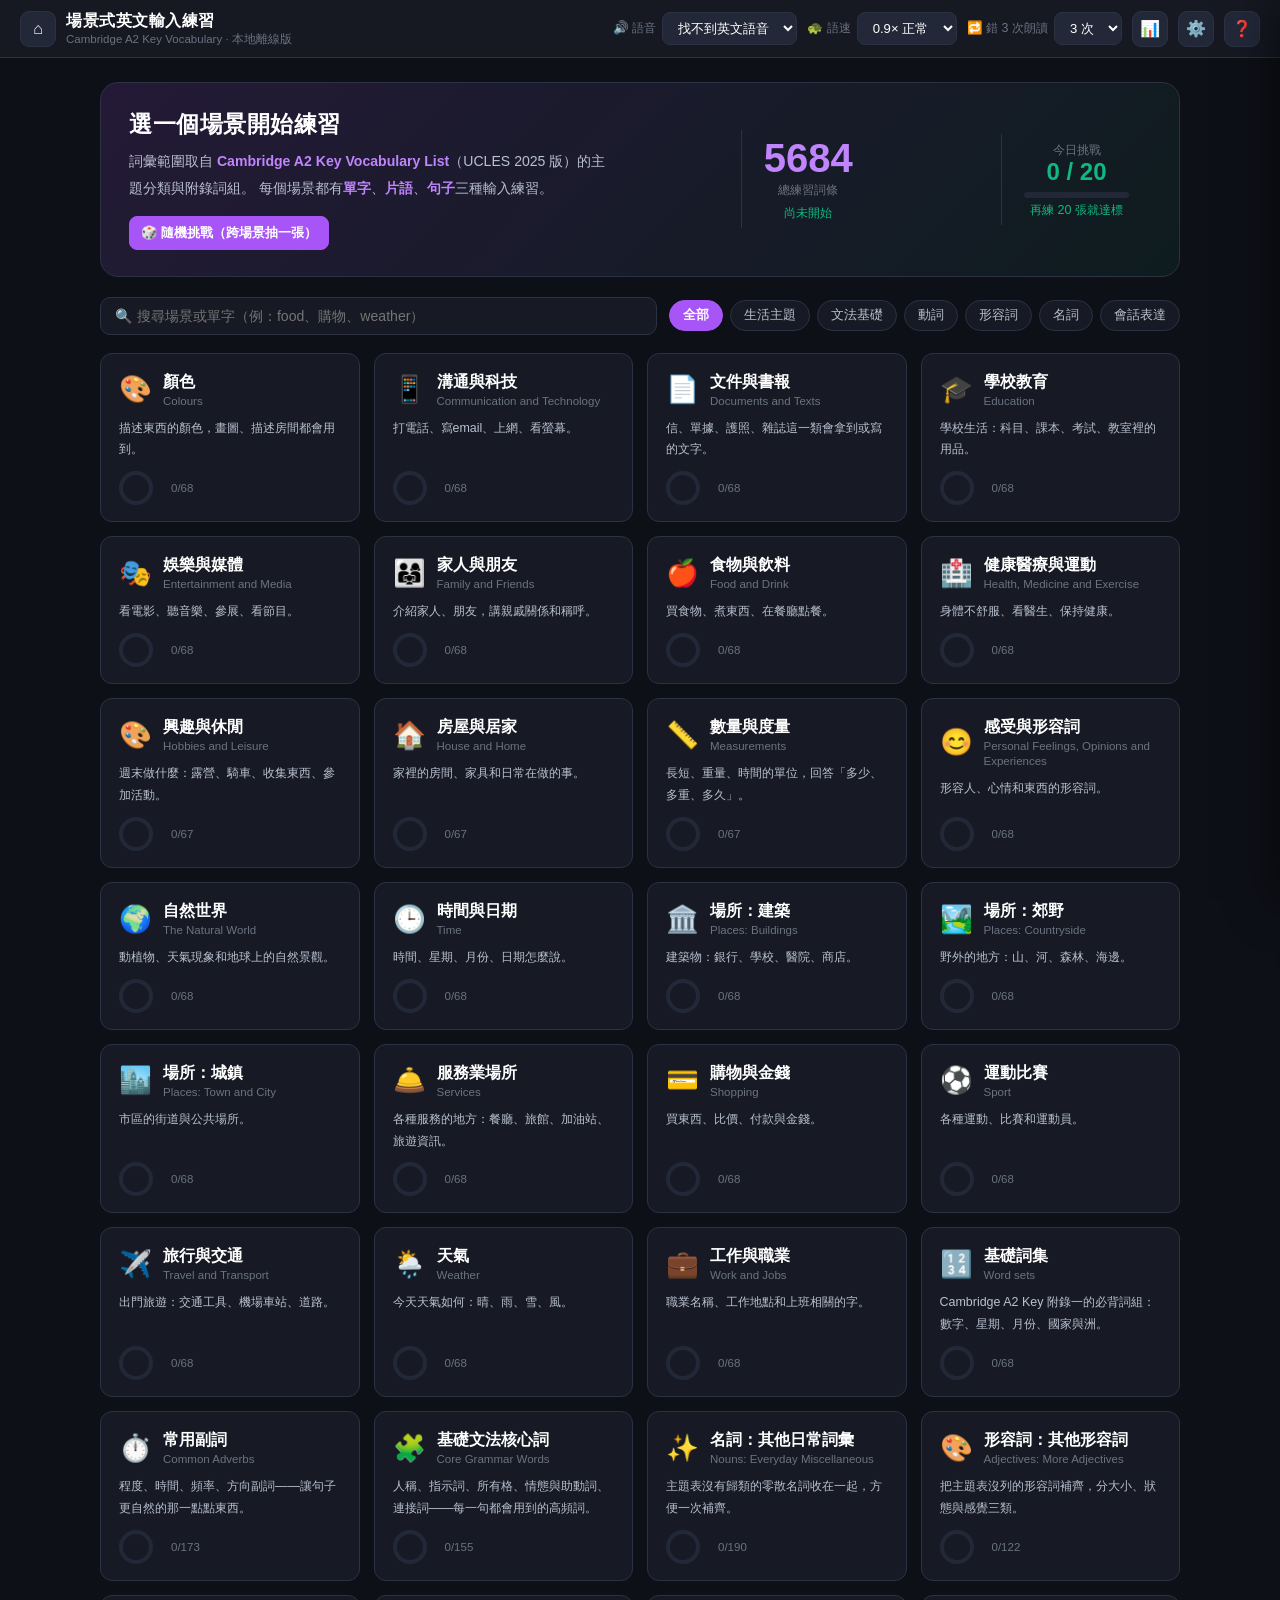
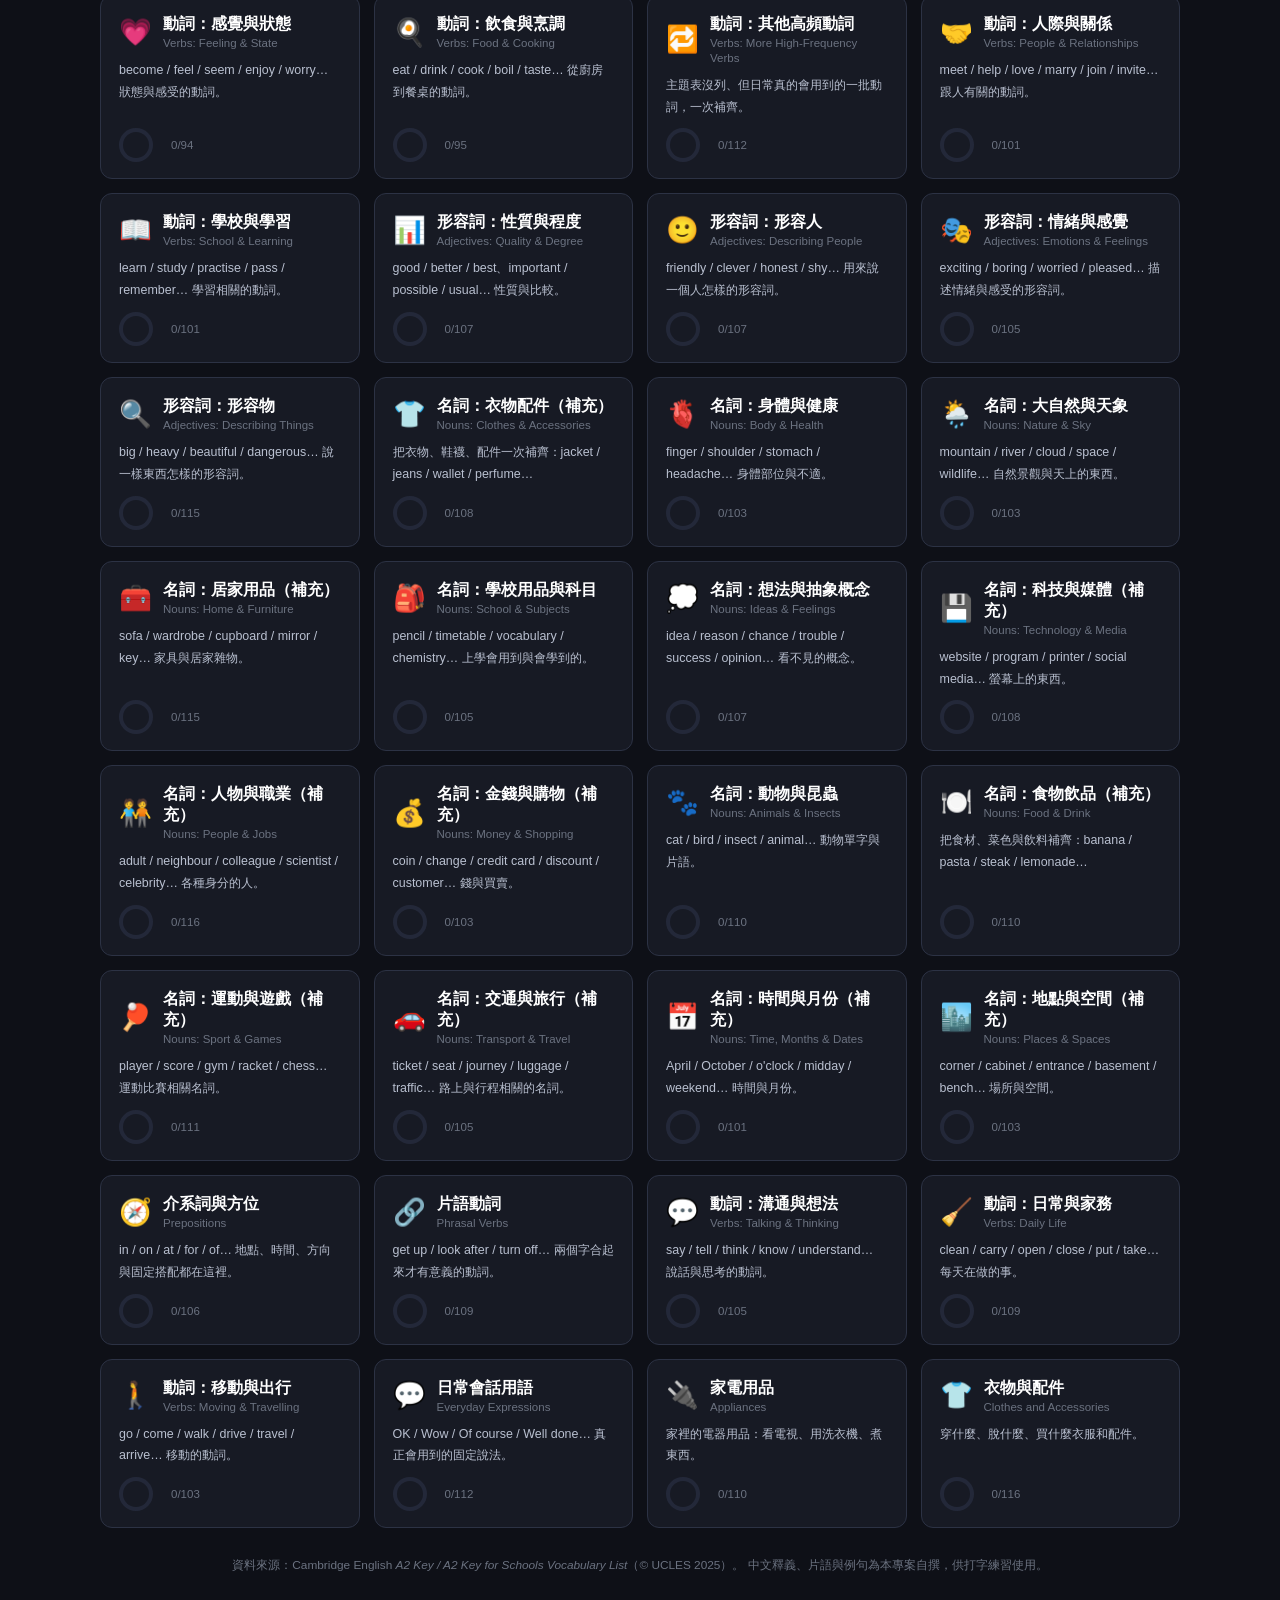
==== commit 53bdb77e: "feat: 頂列新增「🐢 語速」下拉，練習中可直接調朗讀速度 語速原本只能在 ⚙️ 設定頁的滑桿調（0.5×–1.3×），練習到一半要改很麻煩。 現在頂列 🔊 語音旁邊多一個 0.5×–1.3× 的下" ====
--- a/index.html
+++ b/index.html
@@ -25,6 +25,20 @@
       <select id="voiceSelect"><option>載入中…</option></select>
     </div>
     <div class="control-item">
+      <label for="rateSelect">🐢 語速</label>
+      <select id="rateSelect" aria-label="朗讀速度">
+        <option value="0.5">0.5× 極慢</option>
+        <option value="0.6">0.6× 很慢</option>
+        <option value="0.7">0.7× 慢</option>
+        <option value="0.8">0.8× 稍慢</option>
+        <option value="0.9">0.9× 正常</option>
+        <option value="1">1.0× 稍快</option>
+        <option value="1.1">1.1× 快</option>
+        <option value="1.2">1.2× 很快</option>
+        <option value="1.3">1.3× 極快</option>
+      </select>
+    </div>
+    <div class="control-item">
       <label for="repeatCountSelect">🔁 錯 3 次朗讀</label>
       <select id="repeatCountSelect">
         <option value="1">1 次</option>
@@ -122,15 +136,12 @@
     </div>
 
     <div class="practice-bar">
-      <div class="practice-bar__label" id="practicePos">—</div>
       <div class="practice-bar__track"><div class="practice-bar__fill" id="practiceFill"></div></div>
-      <label class="toggle toggle--sm"><input type="checkbox" id="hintToggle" checked> 💡 提示</label>
-      <label class="toggle toggle--sm"><input type="checkbox" id="autoNextToggle"> ⏭ 自動跳下一張</label>
+      <label class="toggle toggle--sm"><input type="checkbox" id="hintToggle"> 💡 提示</label>
     </div>
 
     <!-- 逐字輸入模式 -->
     <div class="prompt-container" id="promptContainer">
-      <div class="prompt-tag" id="promptTag">—</div>
       <div class="prompt-zh" id="promptZh">—</div>
       <div class="prompt-ipa" id="promptIpa"></div>
       <div class="prompt-en" id="promptEn"></div>
@@ -142,7 +153,7 @@
         <div class="blind-line" id="blindLine"></div>
         <textarea id="blindInput" class="blind-input" spellcheck="false" autocomplete="off" aria-label="整句輸入區，請把英文整句打在這裡"
                   autocapitalize="off" autocorrect="off"
-                  placeholder="在這裡打出整句英文…（Enter 送出，Shift + Enter 換行）"></textarea>
+                  placeholder="在這裡打出整句英文…（Enter 送出，整句打對後按 Space 換下一句）"></textarea>
         <div class="blind-diff" id="blindDiff"></div>
         <p class="blind-note">盲打只比對文字本身，標點不列入計分；多打的字會以黃色顯示。</p>
       </div>
@@ -205,11 +216,11 @@
     <div class="modal__body" id="settingsBody">
       <label class="switch"><input type="checkbox" id="setAutoSpeak"> <span>切換單元時自動朗讀</span></label>
       <label class="switch"><input type="checkbox" id="setSpeakPenalty"> <span>錯字時朗讀整個單元（不只該單字）</span></label>
-      <label class="switch"><input type="checkbox" id="setSmartJump"> <span>完成後自動跳到第一個沒練過的單元</span></label>
       <label class="switch"><input type="checkbox" id="setStrictCase"> <span>大小寫也必須完全正確（預設關閉，只比對字母）</span></label>
       <div class="setting-row">
         <label for="setRate">朗讀速度 <b id="setRateVal">0.9</b></label>
         <input type="range" id="setRate" min="0.5" max="1.3" step="0.05" value="0.9">
+        <p class="export-note">頂列的「🐢 語速」下拉調的是同一個值，練習到一半也能直接改。</p>
       </div>
       <div class="setting-row">
         <label for="setFontSize">打字字級 <b id="setFontSizeVal">32</b>px</label>
@@ -245,7 +256,9 @@
         <li><b>選場景</b>：首頁有 26 個生活場景，卡片上的圓環顯示該場景的完成度。</li>
         <li><b>選難度</b>：單字（逐字輸入）／片語（逐詞輸入）／句子（逐詞輸入）／盲打整句（整句一次打完）。</li>
         <li><b>照著打</b>：輸入框只接受「正確答案的前綴」，打錯會震動；同一個字錯 3 次會自動浮出提示並朗讀。</li>
+        <li><b>💡 提示</b>（預設關閉）：勾選時會顯示英文原句與輸入框上方的單字；不勾選時只顯示中文與音標，英文原句和浮水印都藏起來，靠中文自己打出來。</li>
         <li><b>不會就查</b>：隨時按 <span class="kbd">Alt+Z</span> 看解析，含詞性、易錯點與練習建議。</li>
+        <li><b>調朗讀</b>：頂列「🔊 語音」挑英文語音、「🐢 語速」調快慢（0.5×～1.3×，預設 0.9×），改完會先唸一句範例；跟 ⚙️ 設定頁的朗讀速度是同一個值。</li>
         <li><b>進度會記住</b>：練到第幾個、哪些字已經打好，都存在這台裝置，下次開啟直接接續。</li>
       </ol>
       <h3 class="help-h">鍵盤快捷鍵</h3>
@@ -257,7 +270,7 @@
           <tr><td><span class="kbd">Alt + W</span></td><td>只朗讀目前這個單字／片語</td></tr>
           <tr><td><span class="kbd">Alt + P</span> / <span class="kbd">Alt + N</span></td><td>上一張／下一張</td></tr>
           <tr><td><span class="kbd">Enter</span></td><td>重練這一張（盲打模式下則是送出）</td></tr>
-          <tr><td><span class="kbd">Space</span></td><td>完成後進入下一張；未完成則朗讀目前單字</td></tr>
+          <tr><td><span class="kbd">Space</span></td><td>句子還沒打完：朗讀目前這個單字；整句都打完：跳到下一句開頭</td></tr>
           <tr><td><span class="kbd">←</span> / <span class="kbd">→</span></td><td>上一張／下一張</td></tr>
           <tr><td><span class="kbd">Esc</span></td><td>關閉面板／彈窗</td></tr>
         </tbody>
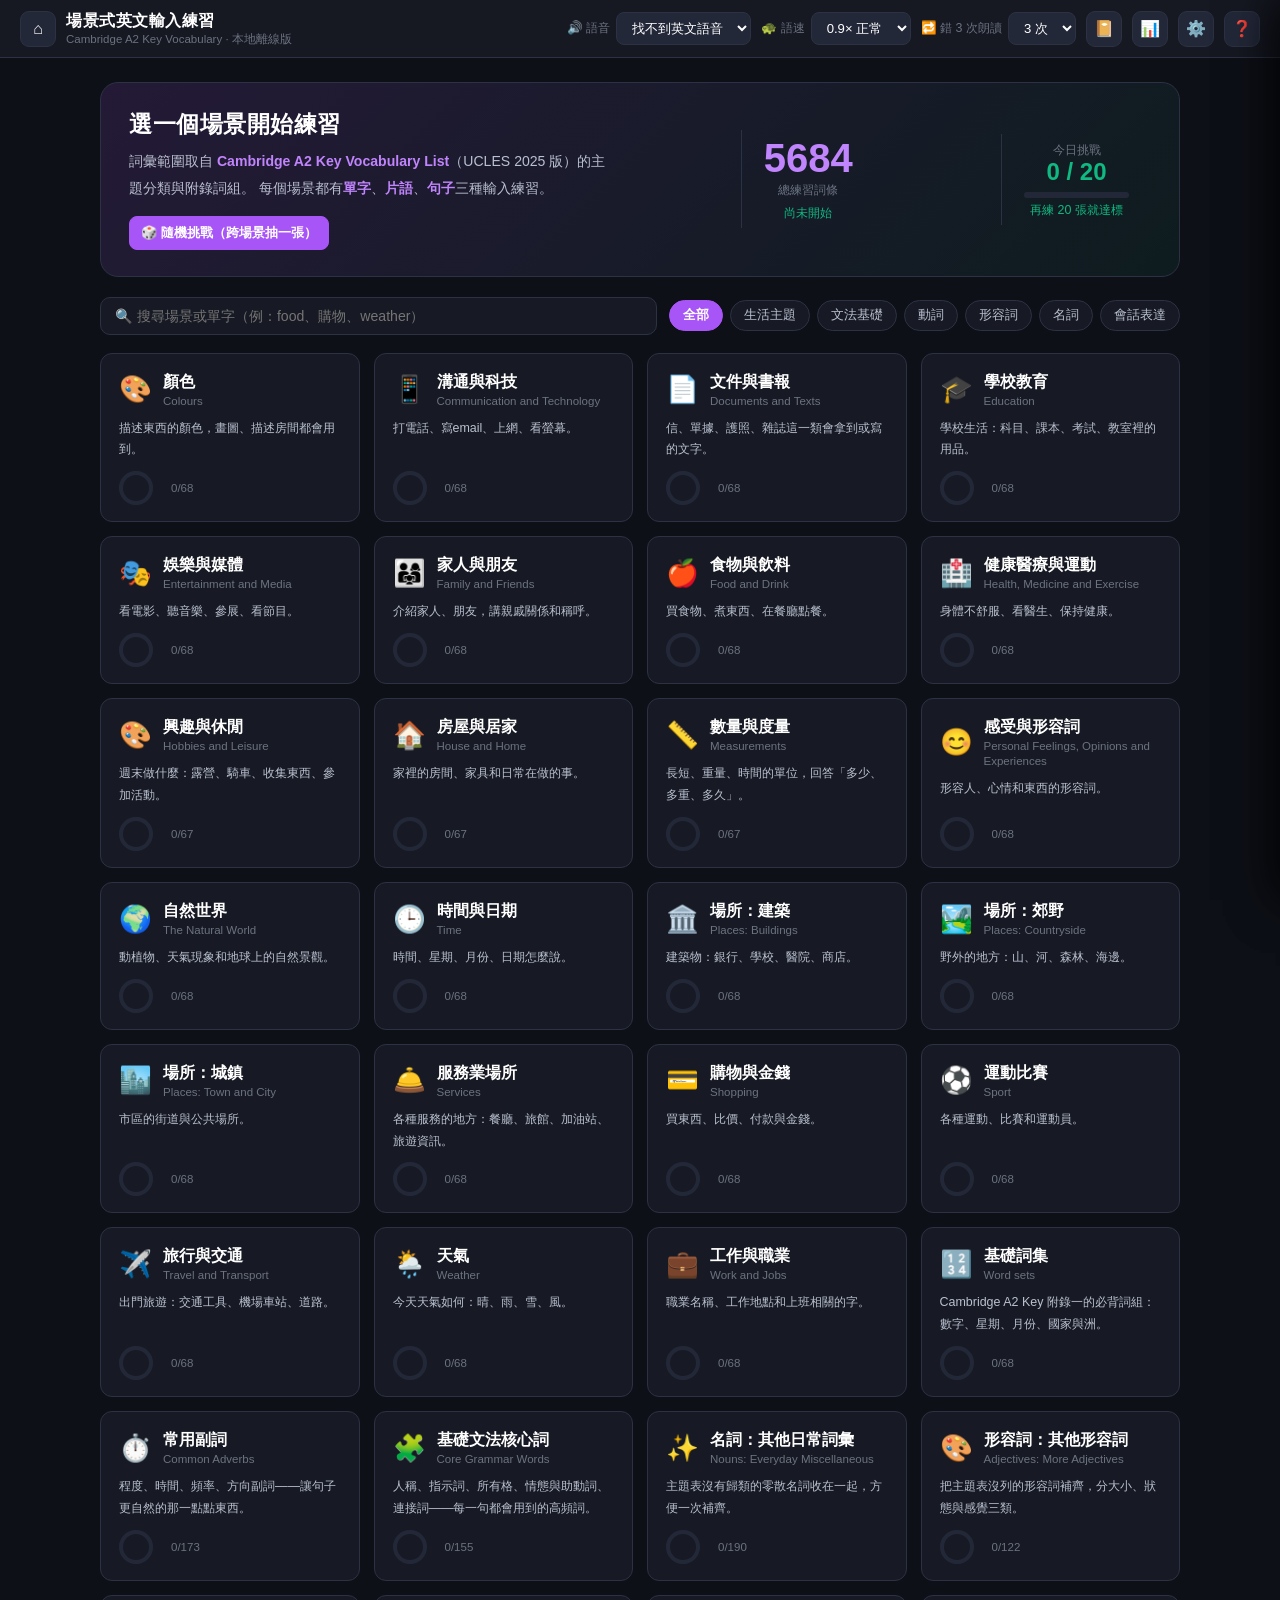
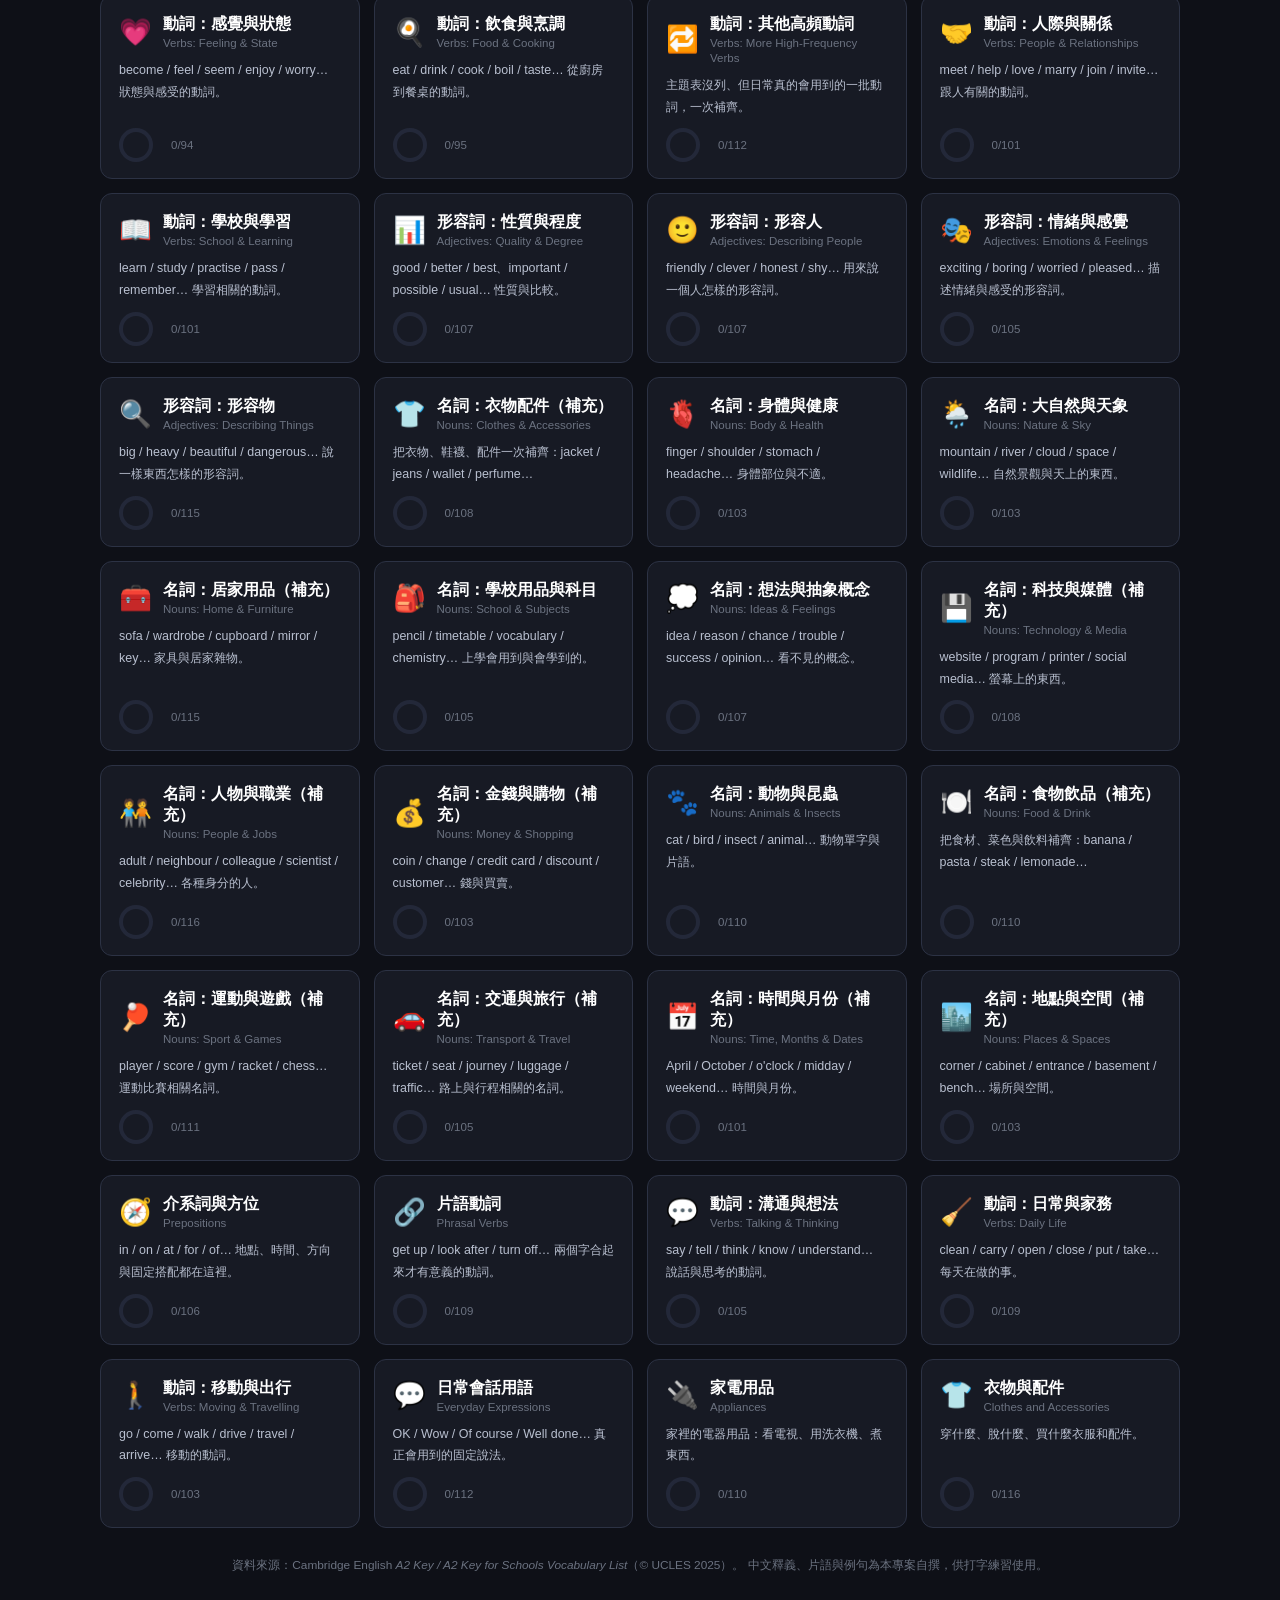
==== commit 5038fc04: "feat: 新增錯字本（SRS 間隔重複 + 滾動過關） 統計頁原本的「錯題本」只是「至今打錯幾次」的名單，能看出哪裡弱， 但不知道現在該複習哪一張。新增的錯字本補上這一段。  ## 複習排程（SRS" ====
--- a/index.html
+++ b/index.html
@@ -48,6 +48,9 @@
         <option value="5">5 次</option>
       </select>
     </div>
+    <button class="icon-btn icon-btn--badge" id="srsBtn" title="錯字本（SRS 間隔重複）" aria-label="錯字本">
+      📔<span class="icon-btn__badge" id="srsBadge" hidden>0</span>
+    </button>
     <button class="icon-btn" id="statsBtn" title="學習統計" aria-label="學習統計">📊</button>
     <button class="icon-btn" id="settingsBtn" title="設定" aria-label="設定">⚙️</button>
     <button class="icon-btn" id="helpBtn" title="快捷鍵說明" aria-label="快捷鍵說明">❓</button>
@@ -190,6 +193,99 @@
     <button class="drawer__close" id="explainClose" aria-label="關閉">✕</button>
   </header>
   <div class="drawer__body" id="explainBody"></div>
+</aside>
+
+<!-- ══════════════ 錯字本（SRS 間隔重複） ══════════════ -->
+<div class="scrim" id="srsScrim"></div>
+<aside class="drawer drawer--wide" id="srsPanel" aria-label="錯字本">
+  <header class="drawer__head">
+    <div>
+      <h2>📔 錯字本</h2>
+      <p class="drawer__sub" id="srsSubtitle">還沒有錯字紀錄</p>
+    </div>
+    <button class="drawer__close" id="srsClose" aria-label="關閉">✕</button>
+  </header>
+
+  <div class="drawer__body">
+    <!-- ── 清單 ── -->
+    <div id="srsPageList">
+      <div class="srs-stats" id="srsStats"></div>
+      <div class="srs-ladder-wrap" id="srsLadder"></div>
+
+      <div class="srs-toolbar">
+        <div class="srs-chips">
+          <button class="chip" data-srs-filter="due">待複習</button>
+          <button class="chip" data-srs-filter="waiting">學習中</button>
+          <button class="chip" data-srs-filter="graduated">已畢業</button>
+          <button class="chip" data-srs-filter="all">全部</button>
+        </div>
+        <select id="srsSort" aria-label="排序">
+          <option value="stage">由生到熟</option>
+          <option value="due">依到期時間</option>
+          <option value="adds">依出錯次數</option>
+        </select>
+      </div>
+
+      <div class="srs-actions">
+        <button class="btn btn--primary srs-start" id="srsStart">▶ 開始複習</button>
+        <button class="btn btn--ghost srs-clear" id="srsClear">清空錯字本</button>
+      </div>
+
+      <p class="srs-hint">
+        每個錯字都會排進間隔重複的隊伍：剛錯的 10 分鐘後再看一次，之後 1 小時、8 小時、
+        1 天、3 天、1 週、2 週、1 個月。<b>連續答對 <span id="srsNeed">3</span> 次才升一階</b>，
+        答錯立刻打回原點——猜對不算數。
+      </p>
+
+      <div class="srs-count" id="srsCount"></div>
+      <div class="srs-list" id="srsList"></div>
+    </div>
+
+    <!-- ── 滾動過關複習 ── -->
+    <div id="srsPageReview" hidden>
+      <button class="srs-back" id="srsBack">← 回到清單</button>
+
+      <div class="srs-play" id="srsPlay">
+        <div class="srs-play__top">
+          <span class="srs-play__pos" id="srsPos">1 / 1</span>
+          <span class="srs-play__tools">
+            <button class="srs-mini" id="srsZhToggle" aria-pressed="false">👁 顯示中文</button>
+            <button class="srs-mini" id="srsSpeak">🔊 朗讀</button>
+          </span>
+        </div>
+        <div class="srs-play__bar"><i id="srsRoundBar"></i></div>
+
+        <div class="srs-card">
+          <div class="srs-card__stage" id="srsCardStage">剛錯</div>
+          <div class="srs-card__ctx" id="srsCardCtx" hidden></div>
+          <div class="srs-card__zh" id="srsCardZh" hidden></div>
+          <div class="srs-card__ipa" id="srsCardIpa" hidden></div>
+          <input class="srs-input" id="srsInput" autocomplete="off" autocapitalize="off"
+                 autocorrect="off" spellcheck="false" aria-label="輸入答案">
+          <div class="srs-feedback" id="srsFeedback" hidden></div>
+          <div class="srs-card__from" id="srsCardFrom"></div>
+        </div>
+
+        <div class="srs-actions srs-actions--play">
+          <button class="btn btn--primary" id="srsSubmit">送出（Enter）</button>
+          <button class="btn btn--ghost" id="srsRetry">重打</button>
+          <button class="btn btn--ghost" id="srsNo">不會</button>
+          <button class="btn btn--ghost" id="srsYes">會了</button>
+        </div>
+
+        <p class="srs-hint srs-hint--play">
+          先自己打出來再看答案（主動回憶）比反覆看有效得多。中文預設藏著，
+          按 <kbd>Alt</kbd>+<kbd>H</kbd> 或按上方按鈕才會露出來。答錯的字會滾到本輪最後面，
+          讓你趁還記得它的時候再寫一次。
+        </p>
+      </div>
+
+      <div class="srs-summary" id="srsSummary" hidden></div>
+      <div class="srs-actions srs-actions--again">
+        <button class="btn btn--primary" id="srsAgain">再一輪</button>
+      </div>
+    </div>
+  </div>
 </aside>
 
 <!-- ══════════════ 統計彈窗 ══════════════ -->
@@ -299,6 +395,8 @@
 <script src="js/home.js"></script>
 <script src="js/practice.js"></script>
 <script src="js/ui.js"></script>
+<script src="js/srs-notebook.js"></script>
+<script src="js/srs-ui.js"></script>
 <script src="js/app.js"></script>
 </body>
 </html>
--- a/css/app.css
+++ b/css/app.css
@@ -396,6 +396,219 @@
 .drawer__close:hover { color: var(--text); }
 .drawer__body { flex: 1; overflow-y: auto; padding: 20px 24px 60px; }
 
+/* ══════════════════════════════════════════════════════════════
+   錯字本（SRS 間隔重複 + 滾動過關）
+   ══════════════════════════════════════════════════════════════ */
+
+.icon-btn { position: relative; }
+.icon-btn__badge {
+  position: absolute; top: -4px; right: -4px; min-width: 17px; height: 17px;
+  padding: 0 4px; border-radius: 9px; background: var(--red); color: #fff;
+  font-size: .62rem; line-height: 17px; text-align: center; font-weight: 700;
+  pointer-events: none;
+}
+.icon-btn__badge[hidden] { display: none; }
+
+/* 錯字本比較寬，但還是不能超過視窗（100vw 在有捲軸時會比可見範圍寬一點） */
+.drawer--wide { width: min(760px, 100vw); max-width: 100%; }
+
+/* ── 統計磚 ── */
+.srs-stats { display: grid; grid-template-columns: repeat(4, 1fr); gap: 8px; }
+.srs-tile {
+  background: var(--bg-card-2); border: 1px solid var(--border); border-radius: 10px;
+  padding: 11px 6px; text-align: center;
+}
+.srs-tile__n { font-size: 1.5rem; font-weight: 700; line-height: 1.15; }
+.srs-tile__l { font-size: .68rem; color: var(--text-muted); margin-top: 3px; }
+.srs-tile--due .srs-tile__n { color: var(--amber); }
+.srs-tile--wait .srs-tile__n { color: var(--accent-soft); }
+.srs-tile--done .srs-tile__n { color: var(--green); }
+
+/* ── 階梯分布 ── */
+.srs-ladder-wrap { margin: 14px 0 4px; }
+.srs-ladder { display: flex; flex-direction: column; gap: 3px; }
+.srs-ladder__row { display: flex; align-items: center; gap: 9px; font-size: .7rem; }
+.srs-ladder__lb { flex: none; width: 62px; color: var(--text-muted); text-align: right; }
+.srs-ladder__bar {
+  flex: 1; height: 8px; border-radius: 4px; background: rgba(255, 255, 255, .06); overflow: hidden;
+}
+.srs-ladder__bar i {
+  display: block; height: 100%; border-radius: 4px;
+  background: linear-gradient(90deg, var(--red), var(--amber) 45%, var(--green));
+}
+.srs-ladder__n { flex: none; width: 26px; color: var(--text-dim); font-variant-numeric: tabular-nums; }
+
+/* ── 工具列 ── */
+.srs-toolbar {
+  display: flex; flex-wrap: wrap; gap: 10px; align-items: center; justify-content: space-between;
+  margin: 18px 0 12px;
+}
+.srs-chips { display: flex; flex-wrap: wrap; gap: 6px; }
+.srs-toolbar select {
+  background: var(--bg-input); color: var(--text); border: 1px solid var(--border);
+  border-radius: 8px; padding: 7px 10px; font-size: .78rem;
+}
+
+.srs-actions { display: flex; flex-wrap: wrap; gap: 10px; align-items: center; }
+.srs-start { flex: 1 1 auto; }
+.srs-start:disabled { opacity: .5; cursor: not-allowed; }
+.srs-clear { font-size: .78rem; padding: 9px 14px; }
+
+.srs-hint {
+  margin: 14px 0 0; font-size: .74rem; line-height: 1.95; color: var(--text-muted);
+  background: rgba(168, 85, 247, .07); border-left: 3px solid var(--accent);
+  border-radius: 0 8px 8px 0; padding: 10px 13px;
+}
+.srs-hint b { color: var(--text-dim); }
+.srs-hint kbd {
+  font-family: Consolas, 'Courier New', monospace; font-size: .68rem;
+  background: rgba(0, 0, 0, .35); border: 1px solid rgba(255, 255, 255, .2);
+  border-radius: 4px; padding: 1px 5px;
+}
+.srs-count { margin: 16px 0 8px; font-size: .72rem; color: var(--text-muted); }
+.srs-more { padding: 12px 0; font-size: .72rem; color: var(--text-muted); text-align: center; }
+
+/* ── 清單 ── */
+.srs-list { display: flex; flex-direction: column; gap: 8px; }
+.srs-row {
+  display: flex; gap: 14px; align-items: flex-start; justify-content: space-between;
+  background: var(--bg-card-2); border: 1px solid var(--border); border-radius: 10px;
+  padding: 11px 13px;
+}
+.srs-row--done { opacity: .62; }
+.srs-row__main { min-width: 0; flex: 1; }
+.srs-row__en { font-family: var(--font-type); font-size: .95rem; color: var(--text); word-break: break-word; }
+.srs-row__sub { font-size: .72rem; color: var(--text-muted); margin-top: 3px; }
+.srs-row__sub .ipa { color: var(--accent-soft); }
+.srs-row__from { color: var(--text-muted); }
+.srs-row__ctx {
+  margin-top: 5px; font-family: var(--font-type); font-size: .74rem; color: var(--text-dim);
+  border-left: 2px solid var(--border); padding-left: 8px;
+}
+.srs-row__tags { display: flex; flex-wrap: wrap; gap: 5px; margin-top: 7px; }
+.srs-row__stage {
+  font-size: .66rem; padding: 2px 8px; border-radius: 20px;
+  background: rgba(255, 255, 255, .07); color: var(--text-dim); white-space: nowrap;
+}
+.srs-stage--0 { background: rgba(239, 68, 68, .18); color: #fca5a5; }
+.srs-stage--1, .srs-stage--2 { background: rgba(245, 158, 11, .16); color: #fcd34d; }
+.srs-stage--3, .srs-stage--4 { background: rgba(168, 85, 247, .16); color: #d8b4fe; }
+.srs-stage--5, .srs-stage--6, .srs-stage--7 { background: rgba(16, 185, 129, .15); color: #6ee7b7; }
+.srs-row__tag {
+  font-size: .66rem; padding: 2px 7px; border-radius: 20px;
+  background: rgba(255, 255, 255, .05); color: var(--text-muted);
+}
+.srs-row__tag--ok { background: rgba(16, 185, 129, .15); color: #6ee7b7; }
+.srs-row__due { font-size: .66rem; color: var(--text-muted); align-self: center; }
+.srs-row__side { flex: none; display: flex; flex-direction: column; align-items: flex-end; gap: 5px; }
+.srs-row__bar {
+  display: block; width: 70px; height: 6px; border-radius: 3px;
+  background: rgba(255, 255, 255, .07); overflow: hidden;
+}
+.srs-row__bar i { display: block; height: 100%; background: var(--accent); }
+.srs-row__err { font-size: .66rem; color: var(--text-muted); }
+.srs-row__btns { display: flex; gap: 4px; }
+.srs-mini {
+  font-size: .68rem; padding: 4px 8px; border-radius: 6px;
+  background: rgba(255, 255, 255, .07); color: var(--text-dim); border: 1px solid var(--border);
+}
+.srs-mini:hover { background: rgba(255, 255, 255, .13); color: var(--text); }
+.srs-mini--warn:hover { background: rgba(245, 158, 11, .2); color: #fcd34d; }
+.srs-mini--danger:hover { background: rgba(239, 68, 68, .2); color: #fca5a5; }
+.srs-mini:disabled { opacity: .4; cursor: not-allowed; }
+
+/* ── 滾動過關 ── */
+.srs-back {
+  background: none; color: var(--text-muted); font-size: .78rem; padding: 4px 0; margin-bottom: 12px;
+}
+.srs-back:hover { color: var(--text); }
+.srs-play__top { display: flex; align-items: center; justify-content: space-between; gap: 10px; }
+.srs-play__pos {
+  font-size: .74rem; color: var(--text-muted); font-variant-numeric: tabular-nums;
+}
+.srs-play__tools { display: flex; gap: 6px; }
+.srs-play__bar {
+  height: 4px; border-radius: 2px; background: rgba(255, 255, 255, .07);
+  overflow: hidden; margin: 8px 0 18px;
+}
+.srs-play__bar i {
+  display: block; height: 100%; background: var(--accent); transition: width .25s;
+}
+
+.srs-card {
+  background: var(--bg-card-2); border: 1px solid var(--border); border-radius: 14px;
+  padding: 20px 18px; text-align: center;
+}
+.srs-card__stage {
+  display: inline-block; font-size: .68rem; padding: 3px 10px; border-radius: 20px;
+  background: rgba(255, 255, 255, .07); color: var(--text-dim);
+}
+.srs-card__ctx {
+  margin-top: 11px; font-family: var(--font-type); font-size: .76rem; color: var(--text-muted);
+  line-height: 1.8;
+}
+.srs-card__zh { margin-top: 12px; font-size: .92rem; color: var(--text-dim); }
+.srs-card__ipa { margin-top: 6px; font-size: .78rem; color: var(--accent-soft); }
+
+.srs-input {
+  display: block; width: 100%; margin: 16px 0 0; padding: 14px 16px;
+  font-family: var(--font-type); font-size: 1.35rem; text-align: center;
+  background: var(--bg-input); color: var(--text);
+  border: 2px solid var(--border); border-radius: 10px; outline: none;
+  transition: border-color .18s;
+}
+.srs-input:focus { border-color: var(--accent); }
+.srs-input.is-ok { border-color: var(--green); color: var(--green); }
+.srs-input.is-bad { border-color: var(--red); color: var(--red); }
+
+.srs-feedback {
+  margin-top: 12px; padding: 11px 13px; border-radius: 9px;
+  font-size: .78rem; line-height: 1.9; text-align: left;
+}
+.srs-feedback.is-ok { background: rgba(16, 185, 129, .12); color: #a7f3d0; }
+.srs-feedback.is-bad { background: rgba(239, 68, 68, .12); color: #fecaca; }
+.srs-feedback b { color: #fff; }
+.srs-d { margin: 2px 0; font-family: var(--font-type); }
+.srs-d__lb {
+  display: inline-block; min-width: 46px; font-family: inherit;
+  font-size: .68rem; color: var(--text-muted);
+}
+.srs-d__v { word-break: break-word; }
+.srs-d__bad {
+  color: #fff; background: rgba(239, 68, 68, .55); border-radius: 3px; padding: 0 1px;
+}
+.srs-d__miss {
+  color: var(--text-muted); background: rgba(255, 255, 255, .12);
+  border-radius: 3px; padding: 0 1px; text-decoration: underline dotted;
+}
+.srs-d__note { margin-top: 7px; font-family: inherit; font-size: .72rem; color: var(--text-muted); }
+
+.srs-card__from { margin-top: 14px; font-size: .68rem; color: var(--text-muted); }
+
+.srs-actions--play { margin-top: 16px; }
+.srs-hint--play { margin-top: 14px; }
+.srs-actions--again { margin-top: 18px; }
+
+.srs-summary { text-align: center; }
+.srs-sum__title { font-size: 1.12rem; margin-bottom: 16px; }
+.srs-sum__grid { display: grid; grid-template-columns: repeat(4, 1fr); gap: 8px; }
+.srs-sum__note { margin-top: 12px; font-size: .78rem; color: var(--text-muted); line-height: 1.9; }
+.srs-sum__note b { color: var(--amber); font-size: 1rem; }
+
+/* ── 窄螢幕 ── */
+@media (max-width: 560px) {
+  .srs-stats, .srs-sum__grid { grid-template-columns: repeat(2, 1fr); }
+  .srs-row { flex-direction: column; gap: 10px; }
+  .srs-row__side { flex-direction: row; align-items: center; width: 100%; }
+  .srs-row__side .srs-row__bar { flex: 1; }
+  .srs-toolbar { flex-direction: column; align-items: stretch; }
+  .srs-toolbar select { width: 100%; }
+  .srs-input { font-size: 1.15rem; }
+  .srs-actions--play .btn { flex: 1 1 calc(50% - 5px); }
+  /* 100vw 在有捲軸的瀏覽器會比可見範圍寬，窄螢幕改用 100% 保險 */
+  .drawer--wide { width: 100%; }
+}
+
 /* ─────────────── 彈窗 ─────────────── */
 .modal { position: fixed; inset: 0; background: rgba(0, 0, 0, .68); backdrop-filter: blur(4px);
   display: grid; place-items: center; z-index: 980; padding: 20px; }
